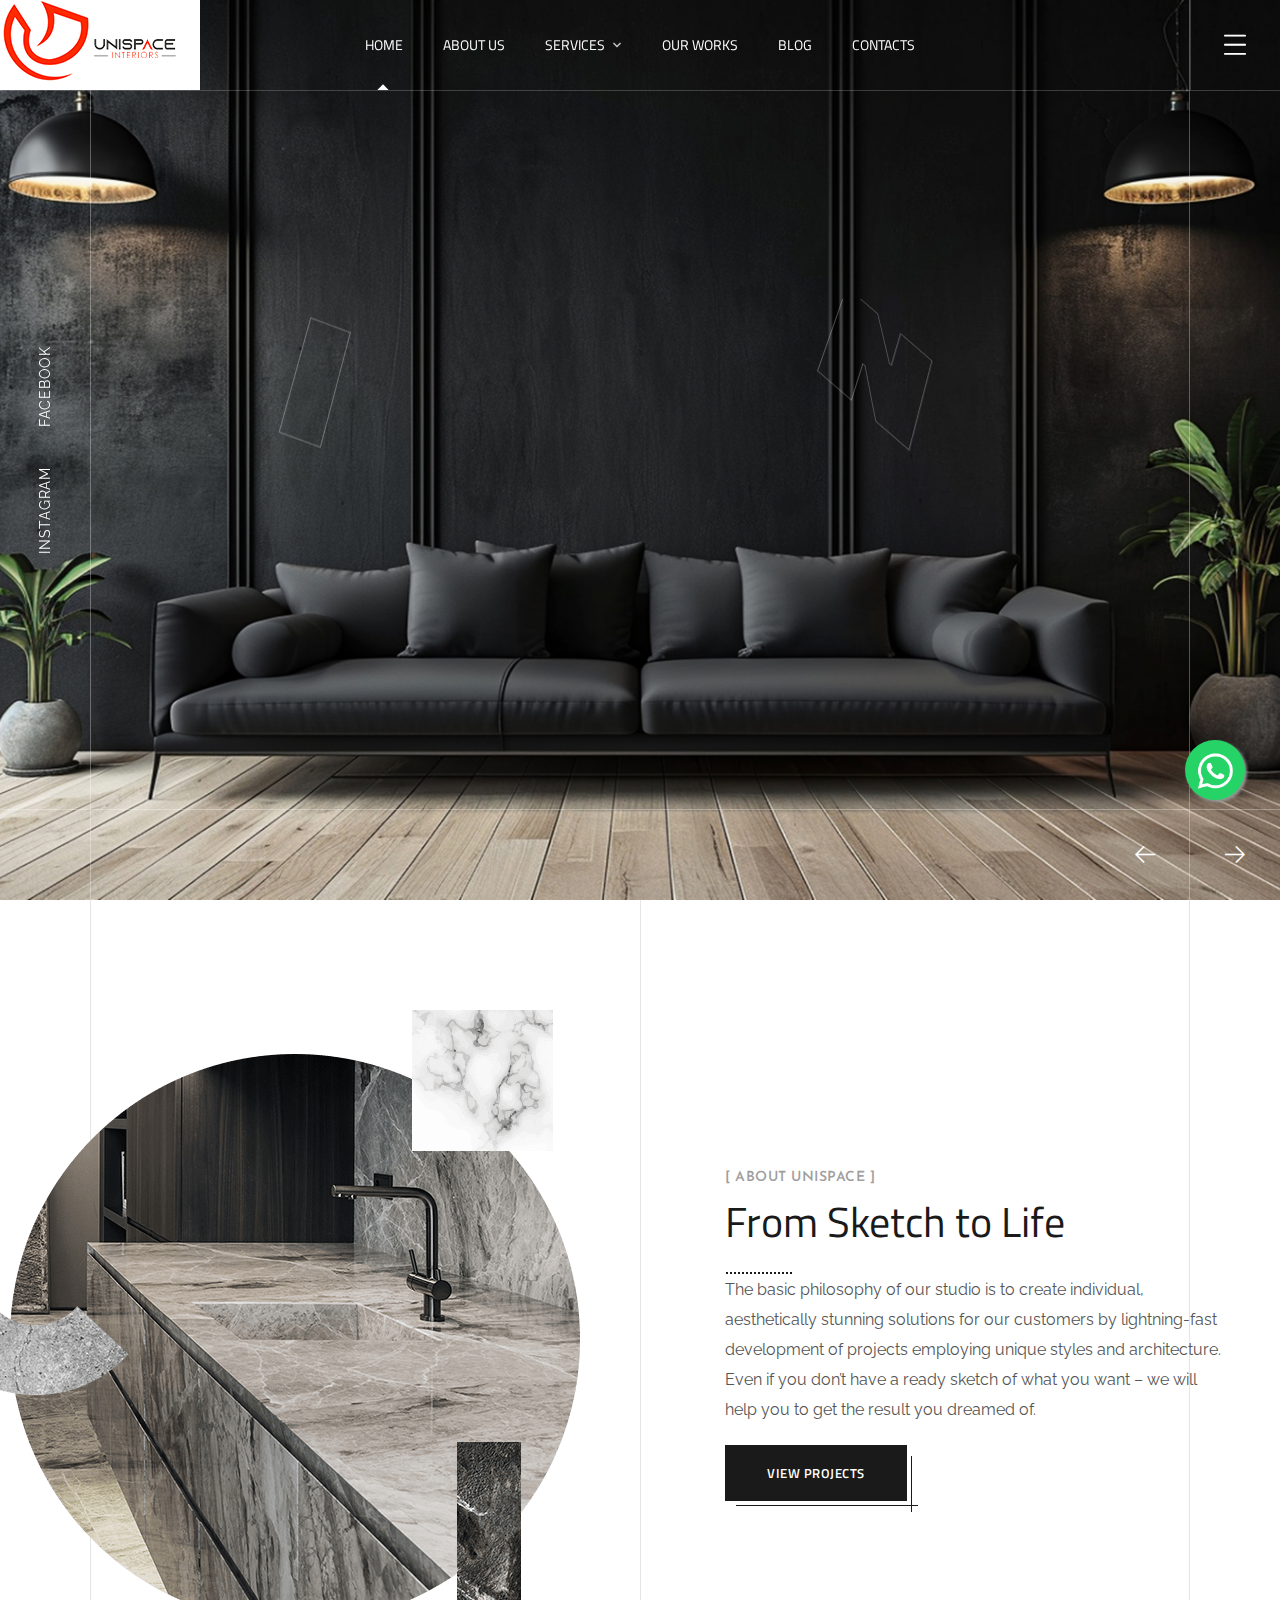
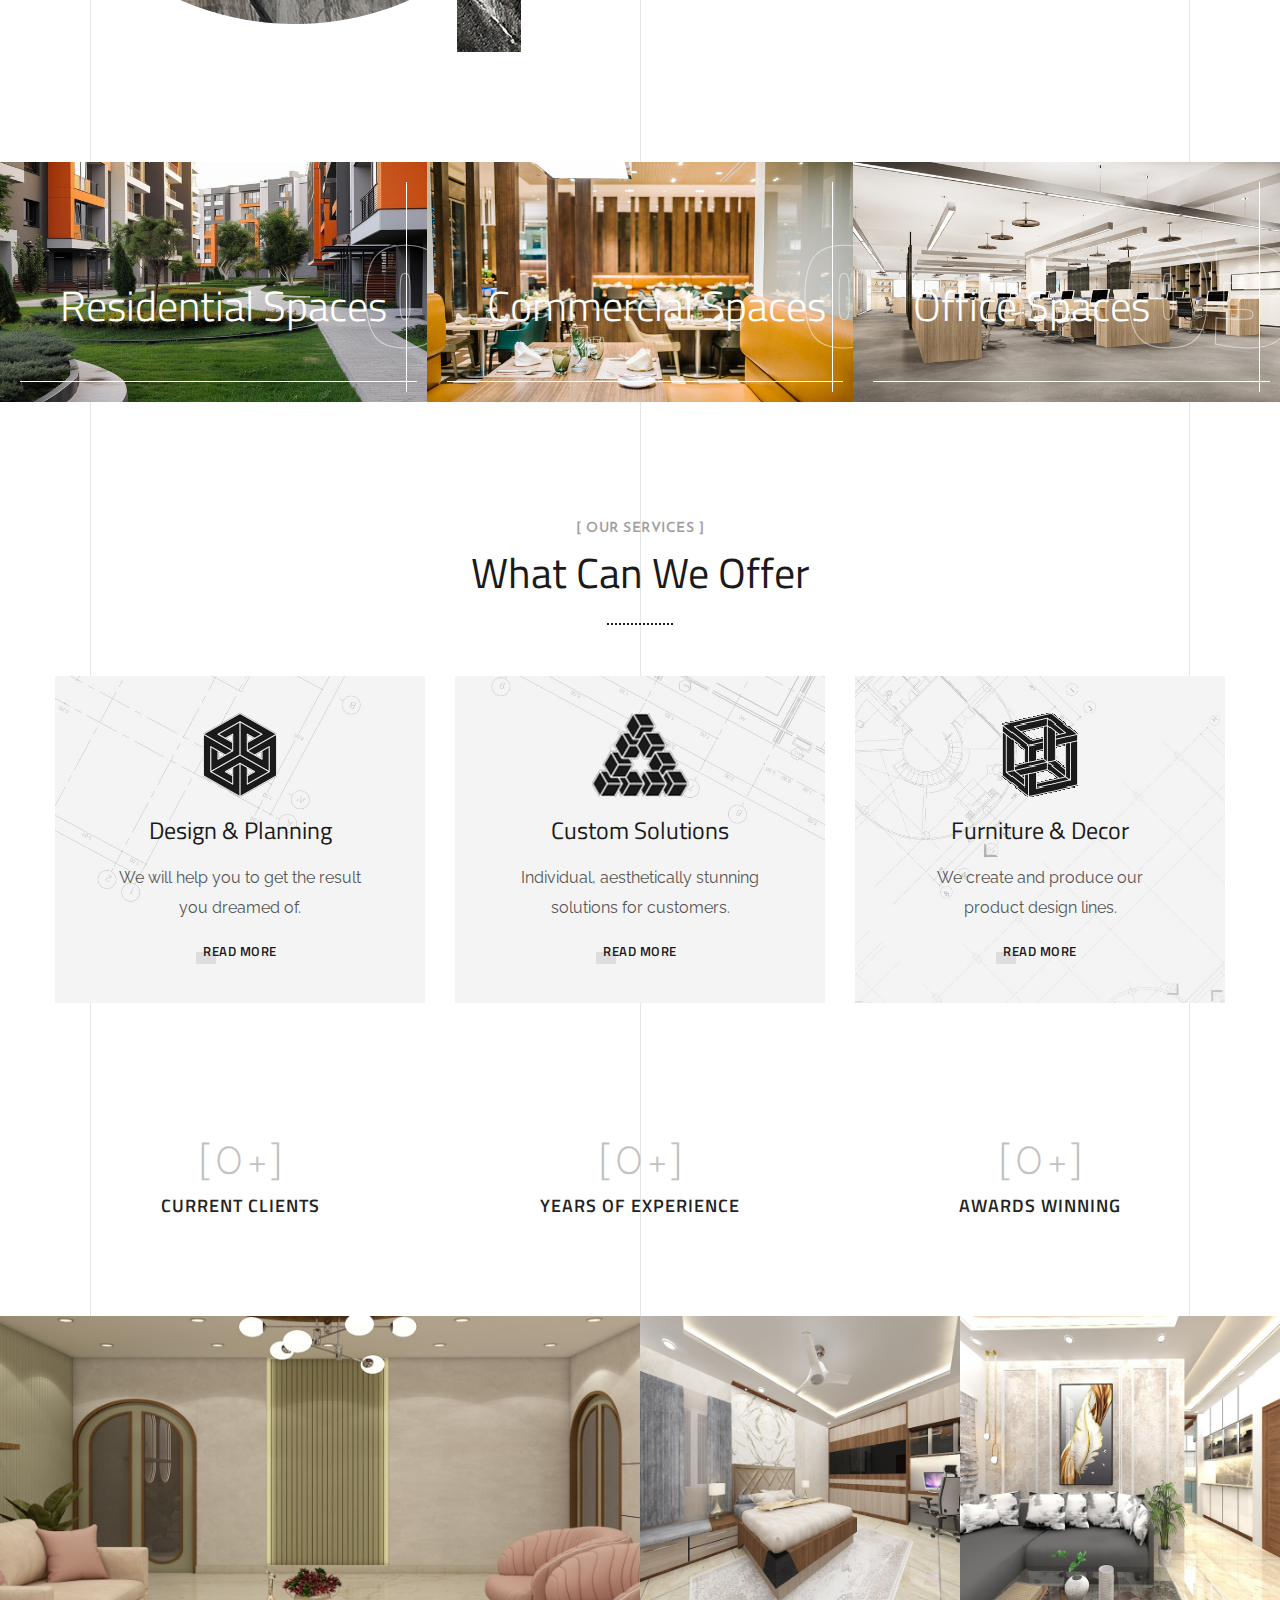
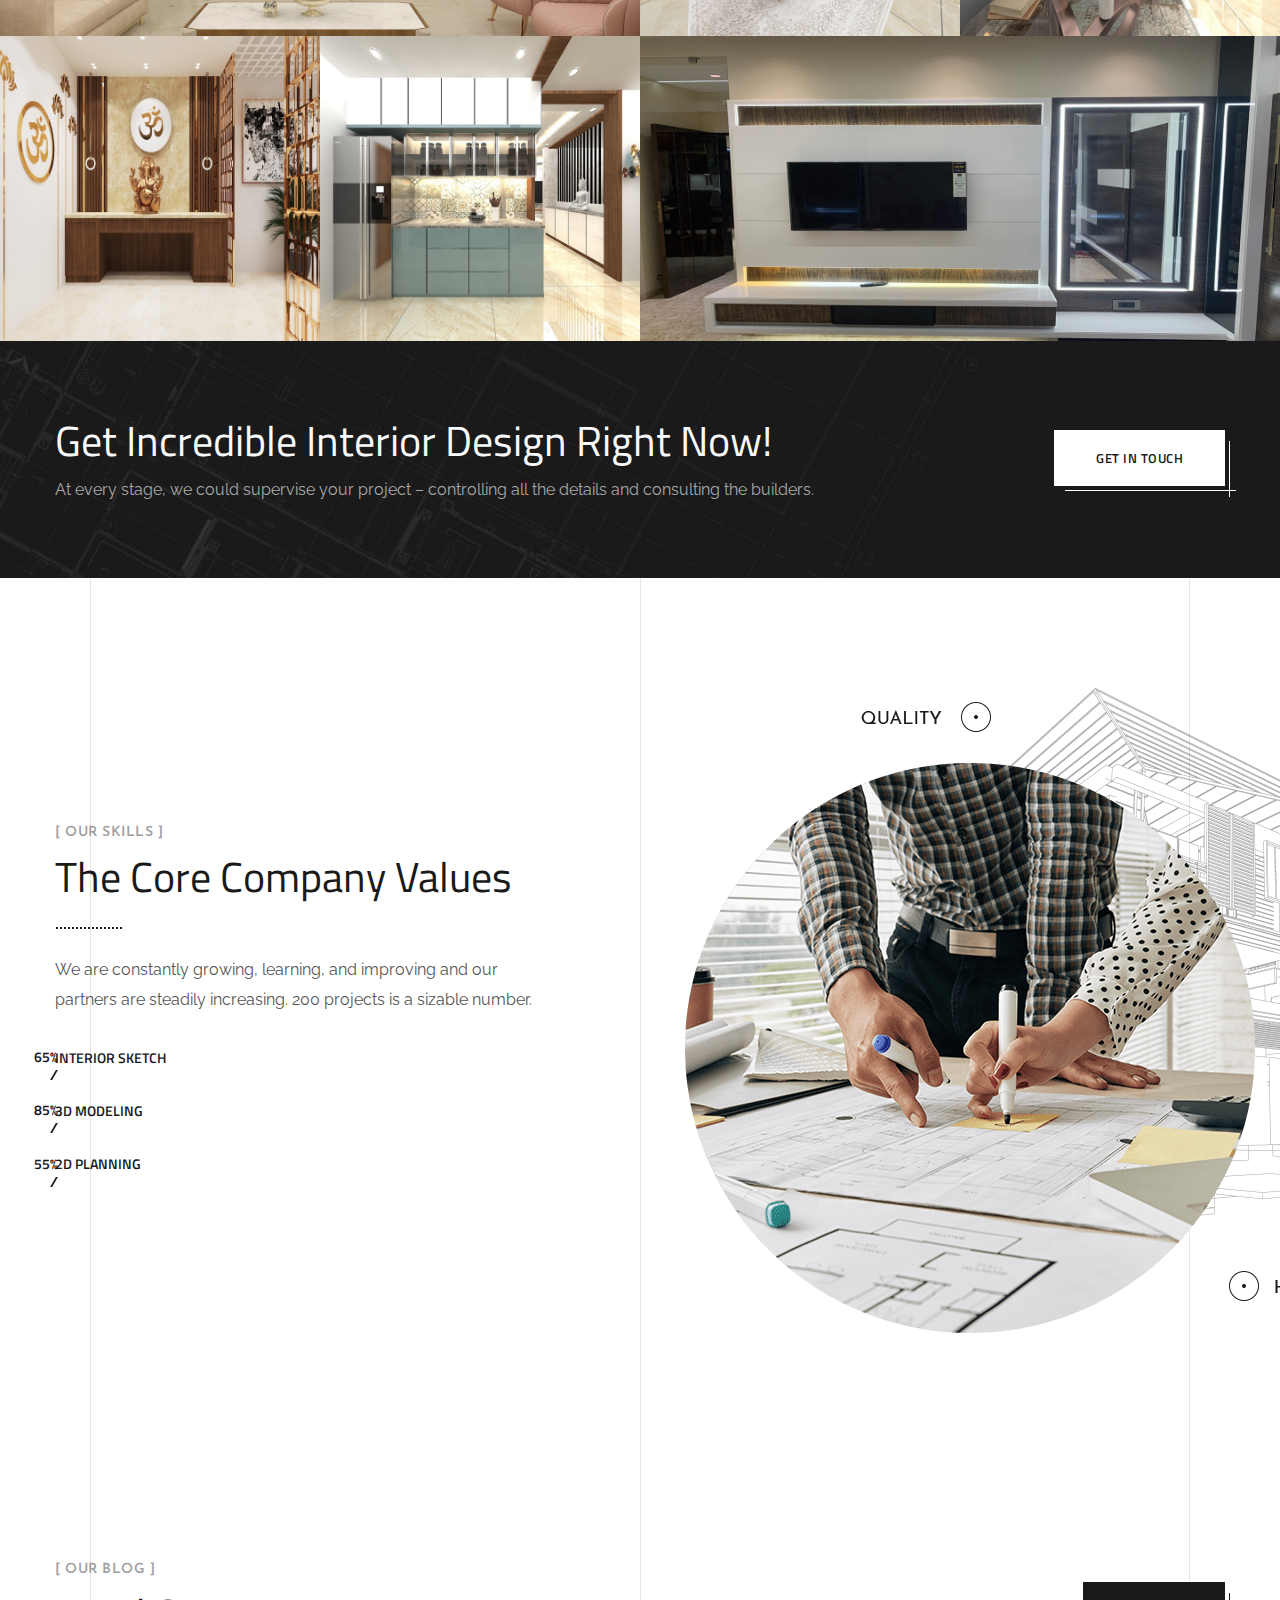
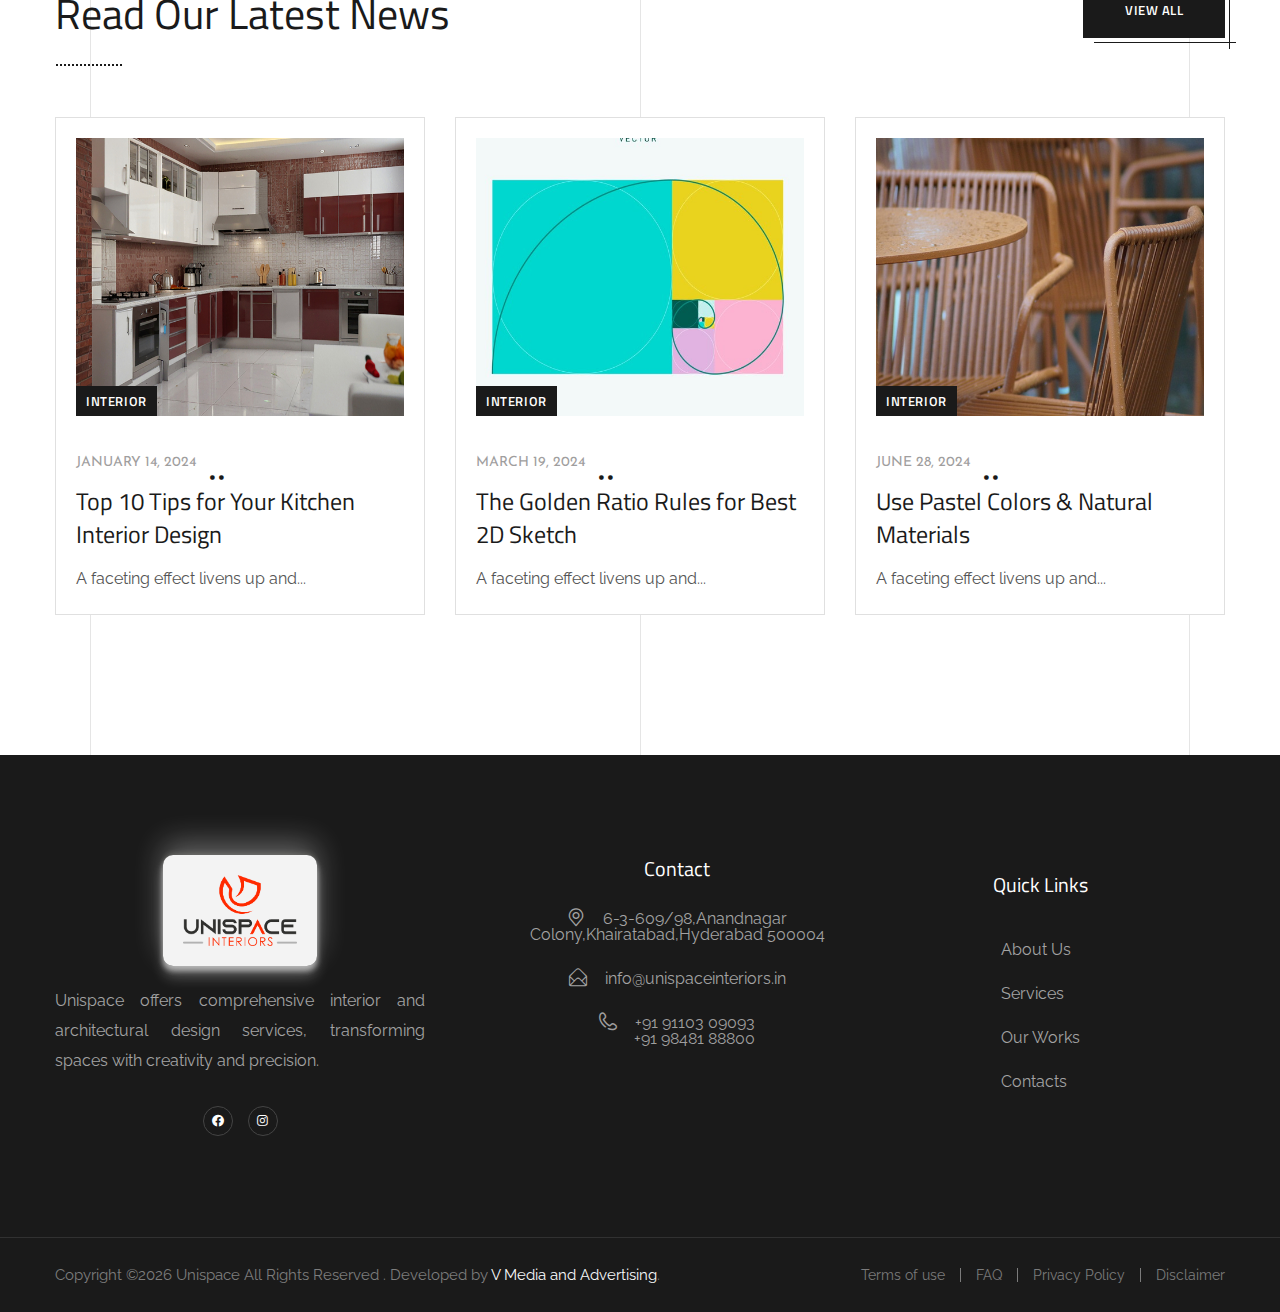
==== index.html @ b79695d4 "first commit" ====
<!-- The above code is an HTML document that represents a website for a company called Unispace, which
offers interior and architectural design services. Here is a breakdown of the code: -->
<!DOCTYPE html>
<html lang="en">

<head>
    <meta charset="utf-8">
    <meta http-equiv="X-UA-Compatible" content="IE=edge" />
    <title>Unispace - Interiors, Exteriors, Commercial, Residential, Landscape, Renovation in Hyderabad</title>
    <meta name="viewport" content="width=device-width, initial-scale=1.0">
    <meta name="description" content="Unispace offers expert services in interiors, exteriors, commercial and residential projects, landscape design, renovation, and turnkey solutions. Based in Anand Nagar Colony, Hyderabad, we serve the Hyderabad area with innovative designs and work processes.">
    <meta name="keywords" content="Unispace,Best Interiors,Top Interiors, Interiors, Exteriors, Commercial, Residential, Landscape, Renovation, Turnkey Solutions, Work Process, Hyderabad, Anand Nagar Colony">
    <meta name="author" content="Unispace">
    <meta name="robots" content="index, follow">
    <meta name="geo.placename" content="Hyderabad, Telangana, India">
    <meta name="geo.region" content="IN-TG">
    <meta name="geo.position" content="17.385044;78.486671">
    <meta name="ICBM" content="17.385044, 78.486671">
<link rel="apple-touch-icon" sizes="180x180" href="images/favicons/apple-touch-icon.png">
<link rel="icon" type="image/png" sizes="32x32" href="images/favicons/favicon-32x32.png">
<link rel="icon" type="image/png" sizes="16x16" href="images/favicons/favicon-16x16.png">
<link rel="manifest" href="images/favicons/site.webmanifest">
<link rel="mask-icon" href="images/favicons/safari-pinned-tab.svg" color="#5bbad5">
<meta name="msapplication-TileColor" content="#ffffff">
<meta name="theme-color" content="#ffffff">
    <link rel="shortcut icon" type="image/x-icon" href="images/favicon.png" />
    <link rel="stylesheet" href="css/bootstrap.min.css" />
    <link rel="stylesheet" href="css/font-awesome.min.css" />
    <link rel="stylesheet" href="css/flaticon.css" />
    <link rel="stylesheet" href="css/owl.carousel.min.css" />
    <link rel="stylesheet" href="css/owl.theme.css" />
    <link rel="stylesheet" href="css/magnific-popup.css" />
    <link rel="stylesheet" href="css/lightgallery.css" />
    <link rel="stylesheet" href="css/woocommerce.css" />
    <link rel="stylesheet" href="css/royal-preload.css" />

    <link rel="stylesheet" href="style.css" />
    <!-- REVOLUTION SLIDER CSS -->
    <style>
/* Custom Styles */
.btn-primary {
    background-color: #020202;
    border: none;
}
.btn-primary:hover {
    background-color: #2e2e2e;
}
.a1{
    border-radius: 20px;
    background-color: #020202;
    color: white;
}
/* Apply 4:5 aspect ratio only on larger screens (monitors) */
@media (min-width: 768px) {
    .modal-dialog {
        max-width: 80%; /* Adjust width to maintain 4:5 ratio */
        width: 80%;
        height: auto;
    }

    .modal-content {
        max-height: 100%;
        height: auto;
        margin: auto;
    }
}

    </style>
    <link rel="stylesheet" type="text/css" href="plugins/revolution/revolution/css/settings.css">   
    <!-- REVOLUTION NAVIGATION STYLE -->
    <link rel="stylesheet" type="text/css" href="plugins/revolution/revolution/css/navigation.css">
</head>

<body>
    <div id="royal_preloader"></div>
    <div id="page" class="site">
        <header id="site-header" class="site-header header-transparent">
            <!-- Main Header start -->
            <div class="octf-main-header is-fixed">
                <div class="octf-area-wrap">
                    <div class="container-fluid octf-mainbar-container">
                        <div class="octf-mainbar">
                            <div class="octf-mainbar-row octf-row">
                                <div class="octf-col logo-col no-padding">
                                    <div id="site-logo" class="site-logo">
                                        <a href="index.html">
                                            <img src="images/logo.png" alt="Theratio" class="">
                                        </a>
                                    </div>
                                </div>
                                <div class="octf-col menu-col no-padding">
                                    <nav id="site-navigation" class="main-navigation">
                                        <ul class="menu">
                                            <li class=" current-menu-item current-menu-ancestor">
                                                <a href="index.html">Home</a>
                                            </li>
                                            <li><a href="about-us.html">About Us</a></li>
                                            <li class="menu-item-has-children"><a href="our-services.html">Services</a>
                                                <ul class="sub-menu">
                                                    <li><a href="servcies-detail-1.html?service=Commercial">Commercial</a></li>
                                                    <li><a href="servcies-detail-1.html?service=Residential">Residential</a></li>
                                                    <li><a href="servcies-detail-1.html?service=Landscape">Landscape</a></li>
                                                    <li><a href="servcies-detail-1.html?service=Renovation">Renovation</a></li>
                                                    <li><a href="servcies-detail-1.html?service=Turnkey">Turnkey</a></li>
                                                </ul>
                                            </li>
                                            <li><a href="portfolio.html">Our Works</a>
                                            </li>
                                            <li><a href="blog.html">Blog</a>
                                            </li>
                                            <li><a href="contact.html">Contacts</a></li>
                                        </ul>
                                    </nav>
                                </div>
                                <div class="octf-col cta-col text-right no-padding">
                                <!-- Call To Action -->
                                    <div class="octf-btn-cta">
                                        <div class="octf-sidepanel octf-cta-header">
                                            <div class="site-overlay panel-overlay"></div>
                                            <div id="panel-btn" class="panel-btn octf-cta-icons">
                                                <i class="ot-flaticon-menu"></i>
                                            </div>
                                        </div>
                                    </div>
                                </div>
                            </div>
                        </div>
                    </div>
                </div>
            </div>
            <div class="header_mobile">
                <div class="container-fluid">
                    <div class="octf-mainbar-row octf-row">
                        <div class="octf-col">
                            <div class="mlogo_wrapper clearfix">
                                <div class="mobile_logo">
                                    <a href="index.html">
                                        <img src="images/logo.png" alt="UniSpace">
                                    </a>
                                </div>
                            </div>
                        </div>
                        <div class="octf-col justify-content-end">

                            <div class="octf-menu-mobile octf-cta-header">
                                <div id="mmenu-toggle" class="mmenu-toggle">
                                    <button><i class="ot-flaticon-menu"></i></button>
                                </div>
                                <div class="site-overlay mmenu-overlay"></div>
                                <div id="mmenu-wrapper" class="mmenu-wrapper on-right">
                                    <div class="mmenu-inner">
                                        <a class="mmenu-close" href="#"><i class="ot-flaticon-right-arrow"></i></a>
                                        <div class="mobile-nav">
                                            <ul id="menu-main-menu" class="mobile_mainmenu none-style">
                                                <li class="current-menu-item current-menu-ancestor">
                                                    <a href="index.html">Home</a>

                                                </li>
                                                <li><a href="about-us.html">About Us</a></li>

                                                <li class="menu-item-has-children"><a href="our-services.html">Services</a>
                                                    <ul class="sub-menu">
                                                        <li><a href="servcies-detail-1.html?service=Commercial">Commercial</a></li>
                                                        <li><a href="servcies-detail-1.html?service=Residential">Residential</a></li>
                                                        <li><a href="servcies-detail-1.html?service=Landscape">Landscape</a></li>
                                                        <li><a href="servcies-detail-1.html?service=Renovation">Renovation</a></li>
                                                        <li><a href="servcies-detail-1.html?service=Turnkey">Turnkey</a></li>
                                                    </ul>
                                                </li>
                                                <li><a href="portfolio.html">Our Works</a>
                                                </li>
                                                <li><a href="blog.html">Blog</a>
                                                </li>
                                                <li><a href="contact.html">Contacts</a></li>
                                            </ul>
                                        </div>
                                    </div>
                                </div>
                            </div>
                        </div>
                    </div>
                </div>
            </div>
        </header>

        <div id="side-panel" class="side-panel">
            <a href="#" class="side-panel-close"><i class="ot-flaticon-close-1"></i></a>
            <div class="side-panel-block">
                <div class="side-panel-wrap">
                    <div class="the-logo">
                        <a href="index.html">
                            <img src="images/Uni-Space-Logo.png" class="side" alt="Uni Space">
                        </a>
                    </div>
                    <div class="ot-heading">
                        <h2 class="main-heading">Our Gallery</h2>
                    </div>
                    <div class="image-gallery">
                        <div id="gallery-1" class="gallery galleryid-102 gallery-columns-3 gallery-size-thumbnail">
                            <figure class="gallery-item">
                                <div class="gallery-icon landscape">
                                    <a href="images/main/galary1.jpg">
                                        <img src="images/main/galary1.jpg" class="" alt="">
                                    </a>
                                </div>
                            </figure>
                            <figure class="gallery-item">
                                <div class="gallery-icon landscape">
                                    <a href="images/main/galary5.jpg">
                                        <img src="images/main/galary5.jpg" class="" alt="">
                                    </a>
                                </div>
                            </figure>
                            <figure class="gallery-item">
                                <div class="gallery-icon landscape">
                                    <a href="images/main/galary3.jpg">
                                        <img src="images/main/galary3.jpg" class="" alt="">
                                    </a>
                                </div>
                            </figure>
                            <figure class="gallery-item">
                                <div class="gallery-icon landscape">
                                    <a href="images/main/galary4.jpg">
                                        <img src="images/main/galary4.jpg" class="" alt="">
                                    </a>
                                </div>
                            </figure>
                            <figure class="gallery-item">
                                <div class="gallery-icon landscape">
                                    <a href="images/main/galary2.jpg">
                                        <img src="images/main/galary2.jpg" class="" alt="">
                                    </a>
                                </div>
                            </figure>
                            <figure class="gallery-item">
                                <div class="gallery-icon landscape">
                                    <a href="images/main/galary6.jpg">
                                        <img src="images/main/galary6.jpg" class="" alt="">
                                    </a>
                                </div>
                            </figure>
                        </div>
                    </div>
                    <div class="ot-heading ">
                        <h2 class="main-heading">Contact Info</h2>
                    </div>
                    <div class="side-panel-cinfo">
                        <ul class="panel-cinfo">
                            <li class="panel-list-item">
                                <span class="panel-list-icon"><i class="ot-flaticon-place"></i></span>
                                <span class="panel-list-text">6-3-609/98, Anandnagar Colony, Khairatabad, Hyderabad 500004</span>
                            </li>
                            <li class="panel-list-item">
                                <span class="panel-list-icon"><i class="ot-flaticon-mail"></i></span>
                                <span class="panel-list-text"><a href="mailto:info@unispaceinteriors.in" class="sideinfo">info@unispaceinteriors.in</a></span>
                            </li>
                            <li class="panel-list-item">
                                <span class="panel-list-icon"><i class="ot-flaticon-phone-call"></i></span>
                                <span class="panel-list-text"><a href="tel:+91 91103 09093" class="sideinfo">+91 91103 09093</a></span><br>
                                <span class="panel-list-text">&nbsp; &nbsp; &nbsp;<a href="tel:+91 98481 88800" class="sideinfo">+91 98481 88800</a></span>
                            </li>
                        </ul>
                    </div>
                    <div class="side-panel-social">
                        <ul>
                            <li><a href="https://www.facebook.com/unispaceint/" target="_self"><i class="fab fa-facebook-f"></i></a></li>
                            <li><a href="https://www.instagram.com/unispaceinteriors_hyd/" target="_self"><i class="fab fa-instagram"></i></a></li>
                        </ul>
                    </div>
                </div>
            </div>
        </div>

        <div id="content" class="site-content">
            <div class="p-0">
                <div class="grid-lines grid-lines-horizontal z-index-1">
                    <span class="g-line-horizontal line-bottom color-line-secondary"></span>
                </div>
                <div class="grid-lines grid-lines-vertical z-index-1">
                    <span class="g-line-vertical line-left color-line-secondary"></span>
                    <span class="g-line-vertical line-right color-line-secondary"></span>
                </div>
                <div id="rev_slider_one_wrapper" class="rev_slider_wrapper fullscreen-container" data-alias="mask-showcase" data-source="gallery">
                    <!-- START REVOLUTION SLIDER 5.4.1 fullscreen mode -->
                    <div id="rev_slider_one" class="rev_slider fullscreenbanner" style="display:none;" data-version="5.4.1">
                        <ul>
                        
                            <!-- SLIDE 1 -->
                            <li data-index="rs-70" data-transition="fade" data-slotamount="default" data-hideafterloop="0" data-hideslideonmobile="off"  data-easein="default" data-easeout="default" data-masterspeed="300"  data-thumb="https://via.placeholder.com/1920x950.png"  data-rotate="0"  data-saveperformance="off"  data-title="" data-param1="1" data-param2="" data-param3="" data-param4="" data-param5="" data-param6="" data-param7="" data-param8="" data-param9="" data-param10="" data-description="">
                                <!-- MAIN IMAGE -->
                                <img src="images/main/home2.jpg" data-bgcolor='rgba(255,255,255,0)'  alt=""  data-bgposition="center center" data-bgfit="cover" class="rev-slidebg" data-bgrepeat="no-repeat" data-bgparallax="off" data-no-retina>
                                
                                <!-- LAYER 1  right image overlay dark-->

                                                            
                                <!-- LAYER 3  Thin text title-->
                                <div class="tp-caption tp-resizeme tp-caption-big" 
                                    id="slide-70-layer-1" 
                                    data-x="['center','center','center','center']" data-hoffset="['56','46','34','0']" 
                                    data-y="['center','center','center','center']" data-voffset="['-64','-72','-65','-50']" 
                                    data-fontsize="['206',150','0','0']"
                                    data-lineheight="['206','170','127','80']"
                                    data-letterspacing="['104','85','63','39']"
                                    data-fontweight="['900','900','900','900']"
                                    data-color="['transparent','transparent','transparent','transparent']"
                                    data-whitespace="nowrap"
                         
                                    data-type="text" 
                                    data-responsive_offset="on" 
                
                                    data-frames='[{"delay":500,"split":"chars","splitdelay":0.1,"speed":500,"frame":"0","from":"x:[105%];z:0;rX:45deg;rY:0deg;rZ:90deg;sX:1;sY:1;skX:0;skY:0;","mask":"x:0px;y:0px;s:inherit;e:inherit;","to":"o:1;","ease":"power4.inOut"},{"delay":"wait","speed":1000,"frame":"999","to":"x:50px;z:0;rX:0deg;rY:0deg;rZ:0deg;sX:1;sY:1;skX:0;skY:0;","ease":"power3.inOut"}]'

                                    data-textAlign="['center','center','center','center']"
                
                                    >Interior
                                </div>
                                       
                                <!-- LAYER 4  Bold Title-->
                                <div class="tp-caption tp-resizeme tp-caption-main" 
                                    id="slide-70-layer-2" 
                                    data-x="['center','center','center','center']" data-hoffset="['2','0','0','0']" 
                                    data-y="['center','center','center','center']" data-voffset="['-56','-63','-60','-65']"
                                    data-fontsize="['93','72','55','40']"
                                    data-lineheight="['83','70','51','55']"
                                    data-color="['#fff','#fff','#fff','#fff']"
                                    data-fontweight="['200','200','200','200']"
                                    data-whitespace="nowrap"
                         
                                    data-type="text" 
                                    data-responsive_offset="on" 
                                    
                                    data-frames='[{"delay":900,"speed":1000,"frame":"0","from":"x:50px;opacity:0;","to":"o:1;","ease":"power3.inOut"},{"delay":"wait","speed":1000,"frame":"999","to":"x:50px;opacity:0;","ease":"power3.inOut"}]'

                                    data-textAlign="['left','left','left','left']"
                
                                    >High End Interiors
                                </div>
                                                                    
                                <!-- LAYER 5  Paragraph-->
                                <div class="tp-caption tp-resizeme tp-desc" 
                                    id="slide-70-layer-3" 
                                    data-x="['center','center','center','center']" data-hoffset="['0','0','0','0']"
                                    data-y="['center','center','center','center']" data-voffset="['54','43','31','15']" 
                                    data-fontsize="['19','18','17','16']"
                                    data-lineheight="['33','27','28','24']"
                                    data-width="['818','630','500','417']"
                                    data-weight="['500','500','500','500']"
                                    data-color="['#fff','#fff','#fff','#fff']"
                                    data-whitespace="normal"
                         
                                    data-type="text" 
                                    data-responsive_offset="on" 
                
                                    data-frames='[{"delay":1200,"speed":1000,"frame":"0","from":"x:50px;opacity:0;","to":"o:1;","ease":"power3.inOut"},{"delay":"wait","speed":1000,"frame":"999","to":"x:50px;opacity:0;","ease":"power3.inOut"}]'
                                    
                                    data-textAlign="['center','center','center','center']"
                
                                    >We take pride in crafting exceptional interior spaces — transforming your vision into beautifully designed and functional environments.
                                    </div> 
        
                                <!-- LAYER 6  Read More-->
                                <div class="tp-caption rev-btn" 
                                    id="slide-70-layer-4" 
                                    data-x="['center','center','center','center']" data-hoffset="['0','0','0','0']"  
                                    data-y="['center','center','center','center']" data-voffset="['170','140','119','110']"
                                    data-fontsize="['13','18','17','0']"
                                    data-lineheight="['25','18','16','16']"
                                    data-width="none"
                                    data-height="none"
                                    data-whitespace="nowrap"   
                                    data-responsive_offset="on" 
                
                                    data-frames='[{"delay":1500,"speed":1000,"frame":"0","from":"x:50px;opacity:0;","to":"o:1;","ease":"power3.inOut"},{"delay":"wait","speed":1000,"frame":"999","to":"x:50px;opacity:0;","ease":"power3.inOut"}]'
                                    
                                    data-textAlign="['center','center','center','center']"
                                    data-paddingtop="[0,0,0,0]"
                                    data-paddingright="[0,0,0,0]"
                                    data-paddingbottom="[0,0,0,0]"
                                    data-paddingleft="[0,0,0,0]"
                
                                    ><a href="portfolio.html" class="octf-btn octf-btn-primary btn-slider btn-large">View Projects</a>
                                </div>  
                       
                            </li>  
                                         

                            <!-- SLIDE 1 -->
                            <li data-index="rs-71" data-transition="fade" data-slotamount="default" data-hideafterloop="0" data-hideslideonmobile="off"  data-easein="default" data-easeout="default" data-masterspeed="300"  data-thumb="https://via.placeholder.com/1920x950.png"  data-rotate="0"  data-saveperformance="off"  data-title="" data-param1="1" data-param2="" data-param3="" data-param4="" data-param5="" data-param6="" data-param7="" data-param8="" data-param9="" data-param10="" data-description="">
                                <!-- MAIN IMAGE -->
                                <img src="images/main/home1.jpg" data-bgcolor='#ffffff'  alt=""  data-bgposition="center center" data-bgfit="cover" data-bgrepeat="no-repeat" class="rev-slidebg" data-bgparallax="off" data-no-retina>
                                  
                                                            
                                <!-- LAYER 3  Thin text title-->
                                <div class="tp-caption tp-resizeme tp-caption-big" 
                                    id="slide-71-layer-1" 
                                    data-x="['center','center','center','center']" data-hoffset="['56','46','34','0']" 
                                    data-y="['center','center','center','center']" data-voffset="['-64','-72','-65','-50']" 
                                    data-fontsize="['206',150','0','0']"
                                    data-lineheight="['206','170','127','80']"
                                    data-letterspacing="['104','85','63','39']"
                                    data-fontweight="['900','900','900','900']"
                                    data-color="['transparent','transparent','transparent','transparent']"
                                    data-whitespace="nowrap"
                         
                                    data-type="text" 
                                    data-responsive_offset="on" 
                
                                    data-frames='[{"delay":500,"split":"chars","splitdelay":0.1,"speed":500,"frame":"0","from":"x:[105%];z:0;rX:45deg;rY:0deg;rZ:90deg;sX:1;sY:1;skX:0;skY:0;","mask":"x:0px;y:0px;s:inherit;e:inherit;","to":"o:1;","ease":"power4.inOut"},{"delay":"wait","speed":1000,"frame":"999","to":"x:50px;z:0;rX:0deg;rY:0deg;rZ:0deg;sX:1;sY:1;skX:0;skY:0;","ease":"power3.inOut"}]'

                                    data-textAlign="['center','center','center','center']"
                
                                    >Exterior
                                </div>
                                       
                                <!-- LAYER 4  Bold Title-->
                                <div class="tp-caption tp-resizeme tp-caption-main" 
                                    id="slide-71-layer-2" 
                                    data-x="['center','center','center','center']" data-hoffset="['2','0','0','0']" 
                                    data-y="['center','center','center','center']" data-voffset="['-56','-63','-60','-65']"
                                    data-fontsize="['93','72','55','40']"
                                    data-lineheight="['83','70','51','55']"
                                    data-color="['#fff','#fff','#fff','#fff']"
                                    data-fontweight="['200','200','200','200']"
                                    data-whitespace="nowrap"
                         
                                    data-type="text" 
                                    data-responsive_offset="on" 
                                    
                                    data-frames='[{"delay":900,"speed":1000,"frame":"0","from":"x:50px;opacity:0;","to":"o:1;","ease":"power3.inOut"},{"delay":"wait","speed":1000,"frame":"999","to":"x:50px;opacity:0;","ease":"power3.inOut"}]'

                                    data-textAlign="['left','left','left','left']"
                
                                    >High-end Exterior Design
                                </div>
                                                                    
                                <!-- LAYER 5  Paragraph-->
                                <div class="tp-caption tp-resizeme tp-desc" 
                                    id="slide-71-layer-3" 
                                    data-x="['center','center','center','center']" data-hoffset="['0','0','0','0']"
                                    data-y="['center','center','center','center']" data-voffset="['54','43','31','15']" 
                                    data-fontsize="['19','18','17','16']"
                                    data-lineheight="['33','27','28','24']"
                                    data-width="['818','630','500','417']"
                                    data-weight="['500','500','500','500']"
                                    data-color="['#fff','#fff','#fff','#fff']"
                                    data-whitespace="normal"
                         
                                    data-type="text" 
                                    data-responsive_offset="on" 
                
                                    data-frames='[{"delay":1200,"speed":1000,"frame":"0","from":"x:50px;opacity:0;","to":"o:1;","ease":"power3.inOut"},{"delay":"wait","speed":1000,"frame":"999","to":"x:50px;opacity:0;","ease":"power3.inOut"}]'
                                    
                                    data-textAlign="['center','center','center','center']"
                
                                    >We specialize in designing striking exterior spaces — turning your vision into stunning and functional outdoor environments.
                                    </div> 
        
                                <!-- LAYER 6  Read More-->
                                <div class="tp-caption rev-btn" 
                                    id="slide-71-layer-4" 
                                    data-x="['center','center','center','center']" data-hoffset="['0','0','0','0']"  
                                    data-y="['center','center','center','center']" data-voffset="['170','140','119','110']"
                                    data-fontsize="['13','18','17','0']"
                                    data-lineheight="['25','18','16','16']"
                                    data-width="none"
                                    data-height="none"
                                    data-whitespace="nowrap"   
                                    data-responsive_offset="on" 
                
                                    data-frames='[{"delay":1500,"speed":1000,"frame":"0","from":"x:50px;opacity:0;","to":"o:1;","ease":"power3.inOut"},{"delay":"wait","speed":1000,"frame":"999","to":"x:50px;opacity:0;","ease":"power3.inOut"}]'
                                    
                                    data-textAlign="['center','center','center','center']"
                                    data-paddingtop="[0,0,0,0]"
                                    data-paddingright="[0,0,0,0]"
                                    data-paddingbottom="[0,0,0,0]"
                                    data-paddingleft="[0,0,0,0]"
                
                                    ><a href="portfolio.html" class="octf-btn octf-btn-primary btn-slider btn-large">View Projects</a>
                                </div>  
                            </li>  

                            <!-- SLIDE 1 -->
                            <li data-index="rs-72" data-transition="fade" data-slotamount="default" data-hideafterloop="0" data-hideslideonmobile="off"  data-easein="default" data-easeout="default" data-masterspeed="300"  data-thumb="https://via.placeholder.com/1920x950.png"  data-rotate="0"  data-saveperformance="off"  data-title="" data-param1="1" data-param2="" data-param3="" data-param4="" data-param5="" data-param6="" data-param7="" data-param8="" data-param9="" data-param10="" data-description="">
                                <!-- MAIN IMAGE -->
                                <img src="images/main/home4.jpg" data-bgcolor='#ffffff' alt=""  data-bgposition="center center" data-bgfit="cover" data-bgrepeat="no-repeat" class="rev-slidebg" data-bgparallax="off" data-no-retina>
                                
                                                            
                                <!-- LAYER 3  Thin text title-->
                                <div class="tp-caption tp-resizeme tp-caption-big" 
                                    id="slide-72-layer-1" 
                                    data-x="['center','center','center','center']" data-hoffset="['56','46','34','0']" 
                                    data-y="['center','center','center','center']" data-voffset="['-64','-72','-65','-50']" 
                                    data-fontsize="['206',150','0','0']"
                                    data-lineheight="['206','170','127','80']"
                                    data-letterspacing="['104','85','63','39']"
                                    data-fontweight="['900','900','900','900']"
                                    data-color="['transparent','transparent','transparent','transparent']"
                                    data-whitespace="nowrap"
                         
                                    data-type="text" 
                                    data-responsive_offset="on" 
                
                                    data-frames='[{"delay":500,"split":"chars","splitdelay":0.1,"speed":500,"frame":"0","from":"x:[105%];z:0;rX:45deg;rY:0deg;rZ:90deg;sX:1;sY:1;skX:0;skY:0;","mask":"x:0px;y:0px;s:inherit;e:inherit;","to":"o:1;","ease":"power4.inOut"},{"delay":"wait","speed":1000,"frame":"999","to":"x:50px;z:0;rX:0deg;rY:0deg;rZ:0deg;sX:1;sY:1;skX:0;skY:0;","ease":"power3.inOut"}]'

                                    data-textAlign="['center','center','center','center']"
                
                                    >lANDSCAPE
                                </div>
                                       
                                <!-- LAYER 4  Bold Title-->
                                <div class="tp-caption tp-resizeme tp-caption-main" 
                                    id="slide-72-layer-2" 
                                    data-x="['center','center','center','center']" data-hoffset="['2','0','0','0']" 
                                    data-y="['center','center','center','center']" data-voffset="['-56','-63','-60','-65']"
                                    data-fontsize="['93','72','55','40']"
                                    data-lineheight="['83','70','51','55']"
                                    data-color="['#fff','#fff','#fff','#fff']"
                                    data-fontweight="['200','200','200','200']"
                                    data-whitespace="nowrap"
                         
                                    data-type="text" 
                                    data-responsive_offset="on" 
                                    
                                    data-frames='[{"delay":900,"speed":1000,"frame":"0","from":"x:50px;opacity:0;","to":"o:1;","ease":"power3.inOut"},{"delay":"wait","speed":1000,"frame":"999","to":"x:50px;opacity:0;","ease":"power3.inOut"}]'

                                    data-textAlign="['left','left','left','left']"
                
                                    >Best Landscape
                                </div>
                                                                    
                                <!-- LAYER 5  Paragraph-->
                                <div class="tp-caption tp-resizeme tp-desc" 
                                    id="slide-72-layer-3" 
                                    data-x="['center','center','center','center']" data-hoffset="['0','0','0','0']"
                                    data-y="['center','center','center','center']" data-voffset="['54','43','31','15']" 
                                    data-fontsize="['19','18','17','16']"
                                    data-lineheight="['33','27','28','24']"
                                    data-width="['818','630','500','417']"
                                    data-weight="['500','500','500','500']"
                                    data-color="['#fff','#fff','#fff','#fff']"
                                    data-whitespace="normal"
                         
                                    data-type="text" 
                                    data-responsive_offset="on" 
                
                                    data-frames='[{"delay":1200,"speed":1000,"frame":"0","from":"x:50px;opacity:0;","to":"o:1;","ease":"power3.inOut"},{"delay":"wait","speed":1000,"frame":"999","to":"x:50px;opacity:0;","ease":"power3.inOut"}]'
                                    
                                    data-textAlign="['center','center','center','center']"
                
                                    >We excel in crafting beautiful landscapes that enhance the natural beauty and functionality of your outdoor spaces.
                                    </div> 
        
                                <!-- LAYER 6  Read More-->
                                <div class="tp-caption rev-btn" 
                                    id="slide-72-layer-4" 
                                    data-x="['center','center','center','center']" data-hoffset="['0','0','0','0']"  
                                    data-y="['center','center','center','center']" data-voffset="['170','140','119','110']"
                                    data-fontsize="['13','18','17','0']"
                                    data-lineheight="['25','18','16','16']"
                                    data-width="none"
                                    data-height="none"
                                    data-whitespace="nowrap"   
                                    data-responsive_offset="on" 
                
                                    data-frames='[{"delay":1500,"speed":1000,"frame":"0","from":"x:50px;opacity:0;","to":"o:1;","ease":"power3.inOut"},{"delay":"wait","speed":1000,"frame":"999","to":"x:50px;opacity:0;","ease":"power3.inOut"}]'
                                    
                                    data-textAlign="['center','center','center','center']"
                                    data-paddingtop="[0,0,0,0]"
                                    data-paddingright="[0,0,0,0]"
                                    data-paddingbottom="[0,0,0,0]"
                                    data-paddingleft="[0,0,0,0]"
                
                                    ><a href="portfolio-masonry.html" class="octf-btn octf-btn-primary btn-slider btn-large">View Projects</a>
                                </div>  
                            </li>  
                                                    
                  
                        </ul>
                        <div class="tp-bannertimer"></div>

                    </div>
                </div>
                <div class="banner-desc-1">
                    <ul>
                        <li><a href="https://www.facebook.com/unispaceint/"><span>facebook</span></a></li>
                        <li><a href="https://www.instagram.com/unispaceinteriors_hyd/"><span>instagram</span></a></li>
                    </ul>
                </div>
            </div>


            <section class="about-1">
                <div class="grid-lines grid-lines-vertical">
                    <span class="g-line-vertical line-left color-line-default"></span>
                    <span class="g-line-vertical line-center color-line-default"></span>
                    <span class="g-line-vertical line-right color-line-default"></span>
                </div>
                <div class="container">
                    <div class="row">
                        <div class="col-lg-6 col-md-12 mb-5 mb-lg-0">
                            <div class="about-img-1">
                                <img src="images/main/image2-home1.png" alt="">
                            </div>
                        </div>
                        <div class="col-lg-6 col-md-12 align-self-center">
                            <div class="about-content-1 ml-xl-70">
                                <div class="ot-heading is-dots">
                                    <span>[ about Unispace ]</span>
                                    <h2 class="main-heading">From Sketch to Life</h2>
                                </div>
                                <p>The basic philosophy of our studio is to create individual, aesthetically stunning solutions for our customers by lightning-fast development of projects employing unique styles and architecture. Even if you don’t have a ready sketch of what you want – we will help you to get the result you dreamed of.</p>
                                <div class="ot-button">
                                    <a href="portfolio.html" class="octf-btn octf-btn-dark">View Projects</a>
                                </div>
                            </div>
                        </div>
                    </div>
                </div>
            </section>

            <div>
                <div class="container-fluid">
                    <div class="row justify-content-center">
                        <div class="col-lg-4 col-md-6 px-0">
                            <div class="cate-lines h-light">
                                <div class="cate-item">
                                    <a href="">                
                                        <img src="images/main/residential.jpg" alt="">
                                    </a>                
                                    <div class="cate-item_content">
                                        <a href=""><h2>Residential Spaces<span class="number-stroke">01</span></h2></a>
                                    </div>
                                </div>
                            </div>
                        </div>
                        <div class="col-lg-4 col-md-6 px-0">
                            <div class="cate-lines h-light">
                                <div class="cate-item">
                                    <a href="">                
                                        <img src="images/main/comertial.jpg" alt="">
                                    </a>                
                                    <div class="cate-item_content">
                                        <a href=""><h2>Commercial Spaces<span class="number-stroke">02</span></h2></a>
                                    </div>
                                </div>
                            </div>
                        </div>
                        <div class="col-lg-4 col-md-6 px-0">
                            <div class="cate-lines h-light">
                                <div class="cate-item">
                                    <a href="">                
                                        <img src="images/main/officespace.jpg" alt="">
                                    </a>
                                    <div class="cate-item_content">
                                        <a href=""><h2>Office Spaces<span class="number-stroke">03</span></h2></a>
                                    </div>
                                </div>
                            </div>
                        </div>
                        
                    </div>
                </div>
            </div>
            <section class="services-1">
                <div class="grid-lines grid-lines-vertical">
                    <span class="g-line-vertical line-left color-line-default"></span>
                    <span class="g-line-vertical line-center color-line-default"></span>
                    <span class="g-line-vertical line-right color-line-default"></span>
                </div>
                <div class="container">
                    <div class="row">
                        <div class="col-md-12 text-center theratio-align-center">
                            <div class="ot-heading is-dots">
                                <span>[ OUR SERVICES ]</span>
                                <h2 class="main-heading">What Can We Offer</h2>
                            </div>
                            <div class="space-50"></div>
                        </div>
                    </div>
                    <div class="row justify-content-center">
                        <div class="col-lg-4 col-md-6 col-sm-12">
                            <div class="icon-box icon-box--bg-img icon-box--icon-top icon-box--is-line-hover icon-bg-1 text-center">
                                <div class="icon-main"><img src="images/main/iconbox1.2.png" alt=""></div>
                                <div class="content-box">
                                    <h5><a href="our-services.html">Design & Planning</a></h5>
                                    <p>We will help you to get the result you dreamed of.</p>
                                </div>
                                <div class="link-box">
                                    <a href="our-services.html" class="btn-details">READ MORE</a>
                                </div>
                            </div>
                        </div>
                        <div class="col-lg-4 col-md-6 col-sm-12">
                            <div class="icon-box icon-box--bg-img icon-box--icon-top icon-box--is-line-hover icon-bg-2 text-center">
                                <div class="icon-main"><img src="images/main/iconbox2.png" alt=""></div>
                                <div class="content-box">
                                    <h5><a href="our-services.html">Custom Solutions</a></h5>
                                    <p>Individual, aesthetically stunning solutions for customers.</p>
                                </div>
                                <div class="link-box">
                                    <a href="our-services.html" class="btn-details">READ MORE</a>
                                </div>
                            </div>
                        </div>
                        <div class="col-lg-4 col-md-6 col-sm-12">
                            <div class="icon-box icon-box--bg-img icon-box--icon-top icon-box--is-line-hover icon-bg-3 text-center">
                                <div class="icon-main"><img src="images/main/iconbox3.png" alt=""></div>
                                <div class="content-box">
                                    <h5><a href="our-services.html">Furniture & Decor</a></h5>
                                    <p>We create and produce our product design lines.</p>
                                </div>
                                <div class="link-box">
                                    <a href="our-services.html" class="btn-details">READ MORE</a>
                                </div>
                            </div>
                        </div>
                        <div class="space-120"></div>
                    </div>
                    <div class="row">
                        <div class="col-xl-4 col-lg-6 col-md-6 col-sm-6 mb-4 mb-xl-0">
                            <div class="ot-counter">
                                <div>
                                    <span>[</span>
                                    <span class="num" data-to="80" data-time="2000">0</span>
                                    <span>+]</span>
                                </div>
                                <h6>Current Clients</h6>                            
                            </div>
                        </div>
                        <div class="col-xl-4 col-lg-6 col-md-6 col-sm-6 mb-4 mb-xl-0">
                            <div class="ot-counter">
                                <div>
                                    <span>[</span>
                                    <span class="num" data-to="9" data-time="2000">0</span>
                                    <span>+]</span>
                                </div>
                                <h6>years of experience</h6>                            
                            </div>
                        </div>
                        <div class="col-xl-4 col-lg-6 col-md-6 col-sm-6 mb-4 mb-sm-0">
                            <div class="ot-counter">
                                <div>
                                    <span>[</span>
                                    <span class="num" data-to="10" data-time="2000">0</span>
                                    <span>+]</span>
                                </div>
                                <h6>awards winning</h6>                             
                            </div>
                        </div>
                    </div>
                </div>
            </section>
            <section class="p-0">
                <div class="projects-grid pf_4_cols style-2 p-info-s2 img-scale w-auto no-gaps mx-0">
                    <div class="grid-sizer"></div>
                    <div class="project-item category-19 thumb2x">
                        <div class="projects-box">
                            <div class="projects-thumbnail">
                                <a >
                                    <img src="images/portfolio/8.jpg" alt="">
                                </a>
                            </div>
                        </div>
                    </div>
                    <div class="project-item category-14 ">
                        <div class="projects-box">
                            <div class="projects-thumbnail">
                                <a >
                                    <img src="images/portfolio/3.jpg" alt="">
                                </a>

                            </div>

                        </div>
                    </div>
                    <div class="project-item category-15 ">
                        <div class="projects-box">
                            <div class="projects-thumbnail">
                                <a >
                                    <img src="images/portfolio/51.jpg" alt="">
                                </a>
   
                            </div>

                        </div>
                    </div>
                    <div class="project-item category-20 ">
                        <div class="projects-box">
                            <div class="projects-thumbnail">
                                <a>
                                    <img src="images/portfolio/54.jpg" alt="">
                                </a>
                            </div>

                        </div>
                    </div>
                    <div class="project-item category-19 ">
                        <div class="projects-box">
                            <div class="projects-thumbnail">
                                <a>
                                    <img src="images/portfolio/52.jpg" alt="">
                                </a>

                            </div>

                        </div>
                    </div>
                    <div class="project-item category-14 thumb2x">
                        <div class="projects-box">
                            <div class="projects-thumbnail">
                                <a >
                                    <img src="images/portfolio/98.jpg" alt="">
                                </a>
                            </div>
                        </div>
                    </div>
                </div>
            </section>
            <section class="cta">
                <div class="container">
                    <div class="row">
                        <div class="col-lg-8 mb-4 mb-lg-0">
                            <h2 class="text-light mb-0">Get Incredible Interior Design Right Now!</h2>
                            <div class="space-5"></div>
                            <p class=" mb-0">At every stage, we could supervise your project – controlling all the details and consulting the builders.</p>
                        </div>
                        <div class="col-lg-4 text-left text-lg-right align-self-center">
                            <div class="ot-button">
                                <a href="contact.html" class="octf-btn octf-btn-light border-hover-light">get in touch</a>
                            </div>
                        </div>
                    </div>
                </div>
            </section>
            <section class="skill-1">
                <div class="grid-lines grid-lines-vertical">
                    <span class="g-line-vertical line-left color-line-default"></span>
                    <span class="g-line-vertical line-center color-line-default"></span>
                    <span class="g-line-vertical line-right color-line-default"></span>
                </div>
                <div class="container">
                    <div class="row">
                        <div class="col-lg-6 col-md-12 align-self-center">
                            <div class="skill-content-1 mr-xl-70">
                                <div class="ot-heading is-dots">
                                    <span>[ our skills ]</span>
                                    <h2 class="main-heading">The Core Company Values</h2>
                                </div>
                                <div class="space-20"></div>
                                <div class="space-5"></div>
                                <p>We are constantly growing, learning, and improving and our partners are steadily increasing. 200 projects is a sizable number.</p>
                                <div class="space-10"></div>
                                <div class="ot-progress pb-3" data-percent="65" data-processed="true">
                                    <div class="overflow">
                                        <span class="pname f-left">interior sketch</span>
                                    </div>
                                    <div class="iprogress">
                                        <div class="progress-bar"><span class="ppercent">65%</span></div>
                                    </div>
                                </div>
                                <div class="ot-progress pb-3" data-percent="85" data-processed="true">
                                    <div class="overflow"><span class="pname f-left">3D Modeling</span></div>
                                    <div class="iprogress">
                                        <div class="progress-bar"><span class="ppercent">85%</span></div>
                                    </div>
                                </div>
                                <div class="ot-progress pb-3" data-percent="55" data-processed="true">
                                    <div class="overflow"><span class="pname f-left">2D Planning</span></div>
                                    <div class="iprogress">
                                        <div class="progress-bar"><span class="ppercent">55%</span></div>
                                    </div>
                                </div>
                            </div>
                        </div>
                        <div class="col-lg-6 col-md-12 mt-4 mt-lg-0 align-self-center">
                            <div class="skill-img-1">
                                <img src="images/main/image3-home1.png" alt="">
                            </div>
                        </div>
                    </div>
                </div>
            </section>

            <section>
                <div class="grid-lines grid-lines-vertical">
                    <span class="g-line-vertical line-left color-line-default"></span>
                    <span class="g-line-vertical line-center color-line-default"></span>
                    <span class="g-line-vertical line-right color-line-default"></span>
                </div>
                <div class="container">
                    <div class="row pb-50">
                        <div class="col-lg-8 col-md-12 mb-4 mb-lg-0">
                            <div class="ot-heading is-dots">
                                <span>[ our blog ]</span>
                                <h2 class="main-heading">Read Our Latest News</h2>
                            </div>
                        </div>
                        <div class="col-lg-4 col-md-12 text-lg-right align-self-center">
                            <div class="ot-button">
                                <a href="blog.html" class="octf-btn octf-btn-dark border-hover-dark">View all</a>
                            </div>
                        </div>
                    </div>
                    <div class="row justify-content-center">
                        <div class="col-lg-4 col-md-6 col-sm-12">
                            <div class="post-box masonry-post post-item">
                                <div class="post-inner">
                                    <div class="entry-media post-cat-abs">
                                        <a href="blog.html"><img src="images/main/indexblog1.jpg" alt=""></a>
                                        <div class="post-cat">
                                            <div class="posted-in"><a href="#">Interior</a></div>
                                        </div>
                                    </div>
                                    <div class="inner-post">
                                        <div class="entry-header">
                                            <div class="entry-meta">
                                                <span class="posted-on"><a href="#">January 14, 2024</a></span>
                                                <span class="byline">
                                                </span>
                                            </div><!-- .entry-meta -->
                                            
                                            <h5 class="entry-title">
                                                <a class="title-link" href="blog.html">Top 10 Tips for Your Kitchen Interior Design</a>
                                            </h5>
                                        </div><!-- .entry-header -->

                                        <div class="the-excerpt">
                                            A faceting effect livens up and...
                                        </div><!-- .entry-content -->
                                    </div>
                                </div>
                            </div>
                        </div>
                        <div class="col-lg-4 col-md-6 col-sm-12">
                            <div class="post-box masonry-post post-item">
                                <div class="post-inner">
                                    <div class="entry-media post-cat-abs">
                                        <a href="blog.html"><img src="images/main/indexblog2.jpg" alt=""></a>
                                        <div class="post-cat">
                                            <div class="posted-in"><a href="#">Interior</a></div>
                                        </div>
                                    </div>
                                    <div class="inner-post">
                                        <div class="entry-header">
                                            <div class="entry-meta">
                                                <span class="posted-on"><a href="#">March 19, 2024</a></span>
                                                <span class="byline">
                                                </span>
                                            </div><!-- .entry-meta -->
                                            
                                            <h5 class="entry-title">
                                                <a class="title-link" href="blog.html">The Golden Ratio Rules for Best 2D Sketch</a>
                                            </h5>
                                        </div><!-- .entry-header -->

                                        <div class="the-excerpt">
                                            A faceting effect livens up and...
                                        </div><!-- .entry-content -->
                                    </div>
                                </div>
                            </div>
                        </div>
                        <div class="col-lg-4 col-md-6 col-sm-12">
                            <div class="post-box masonry-post post-item">
                                <div class="post-inner">
                                    <div class="entry-media post-cat-abs">
                                        <a href="blog.html"><img src="images/main/indexblog3.jpg" alt=""></a>
                                        <div class="post-cat">
                                            <div class="posted-in"><a href="#">Interior</a></div>
                                        </div>
                                    </div>
                                    <div class="inner-post">
                                        <div class="entry-header">
                                            <div class="entry-meta">
                                                <span class="posted-on"><a href="#">June 28, 2024</a></span>
                                                <span class="byline">
                                                </span>
                                            </div><!-- .entry-meta -->
                                            
                                            <h5 class="entry-title">
                                                <a class="title-link" href="post.html">Use Pastel Colors & Natural Materials</a>
                                            </h5>
                                        </div><!-- .entry-header -->

                                        <div class="the-excerpt">
                                            A faceting effect livens up and...
                                        </div><!-- .entry-content -->
                                    </div>
                                </div>
                            </div>
                        </div>
                    </div>
                </div>
            </section>

        </div>
        
        <link rel="stylesheet" href="https://maxcdn.bootstrapcdn.com/font-awesome/4.5.0/css/font-awesome.min.css">
        <a href="https://wa.me/+919110309093" class="float" target="_blank"><img src="images/whatsapp.png" alt="" class="my-float"></a>

    <footer id="site-footer" class="site-footer">
        <div class="container">
            <div class="row">
                <div class="col-xl-4 col-lg-8 col-md-6 col-sm-12 mb-4 mb-xl-0">
                    <div class="widget-footer">
                        <img src="images/Uni-Space-Logo.png" class="footer-logo side" alt="">
                        <br><br>
                        <p>Unispace offers comprehensive interior and architectural design services, transforming spaces with creativity and precision.</p>
                        <div class="footer-social list-social">
                            <ul>
                                <li><a href="https://www.facebook.com/unispaceint/" target="_self"><i class="fab fa-facebook-f"></i></a></li>
                                <li><a href="https://www.instagram.com/unispaceinteriors_hyd/" target="_self"><i class="fab fa-instagram"></i></a></li>
                            </ul>
                        </div>
                    </div>
                </div>
                <div class="col-xl-4 col-lg-8 col-md-6 col-sm-12 mb-4 mb-xl-0">
                    <div class="widget-footser center-foot">
                        <h6 style="color: white;">Contact</h6>
                        <ul class="footer-list">
                            <li class="footer-list-item">
                                <span class="list-item-icon"><i class="ot-flaticon-place"></i></span>
                                <span class="list-item-text">6-3-609/98,Anandnagar Colony,Khairatabad,Hyderabad 500004</span>
                            </li>
                            <li class="footer-list-item">
                                <span class="list-item-icon"><i class="ot-flaticon-mail"></i></span>
                                <span class="list-item-text">info@unispaceinteriors.in</span>
                            </li>
                            <li class="footer-list-item" style="color: #9f9e9e;">
                                <span class="list-item-icon"><i class="ot-flaticon-phone-call"></i></span>
                                <span class="list-item-text" ><a href="tel:+91 91103 09093" style="color: #9f9e9e;">+91 91103 09093</a></span><br>
                                <span class="list-item-text" style="margin-left: 7.3%;" ><a href="tel:+91 98481 88800" style="color: #9f9e9e;">+91 98481 88800</a></span>
                            </li>
                        </ul>
                    </div>
                </div>
                <div class="col-xl-4 col-lg-8 col-md-6 col-sm-12 mb-4 mb-md-0">
                    <div class="widget-footer widget-contact right-foot">
                        <h6>Quick Links</h6>
                        <ul>
                            <li><a href="about-us.html">About Us</a></li>
                            <li><a href="our-services.html">Services</a></li>
                            <li><a href="portfolio.html">Our Works</a></li>
                            <li><a href="contact.html">Contacts</a></li>
                        </ul>
                    </div>
                </div>
            </div>
        </div>
    </footer><!-- #site-footer -->
    <div class="footer-bottom">
        <div class="container">
            <div class="row">
                <div class="col-lg-7 col-md-12 mb-4 mb-lg-0">
                    <p>Copyright ©<script> document.write(new Date().getFullYear());</script> Unispace  All Rights Reserved . Developed by<a class="text-light" href="http://www.vmedianadvertising.com/"> V Media and Advertising</a>.</p>
                </div>
                <div class="col-lg-5 col-md-12 align-self-center">
                    <ul class="icon-list-items inline-items justify-content-lg-end">
                        <li class="icon-list-item inline-item">
                            <a href="#"><span class="icon-list-text">Terms of use</span></a>
                        </li>
                        <li class="icon-list-item inline-item">
                            <a href="faq.html"><span class="icon-list-text">FAQ</span></a>
                        </li>
                        <li class="icon-list-item inline-item">
                            <a href="PrivacyPolicy.html"><span class="icon-list-text">Privacy Policy</span></a>
                        </li>
                        <li class="icon-list-item inline-item">
                            <a href="Disclimer.html"><span class="icon-list-text">Disclaimer</span></a>
                        </li>
                    </ul>
                </div>
            </div>
        </div>
    </div>
</div><!-- #page -->
<a id="back-to-top" href="#" class="show"><i class="ot-flaticon-left-arrow"></i></a>
        <!-- jQuery -->
    <script src="js/jquery.min.js"></script>
    <script src="js/mousewheel.min.js"></script>
    <script src="js/lightgallery-all.min.js"></script>
    <script src="js/jquery.magnific-popup.min.js"></script>
    <script src="js/jquery.isotope.min.js"></script>
    <script src="js/owl.carousel.min.js"></script>
    <script src="js/easypiechart.min.js"></script>
    <script src="js/jquery.countdown.min.js"></script>
    <script src="js/scripts.js"></script>
    <script src="js/royal_preloader.min.js"></script>
    <!-- REVOLUTION JS FILES -->

    <script  src="plugins/revolution/revolution/js/jquery.themepunch.tools.min.js"></script>
    <script  src="plugins/revolution/revolution/js/jquery.themepunch.revolution.min.js"></script>

    <!-- SLIDER REVOLUTION 5.0 EXTENSIONS  (Load Extensions only on Local File Systems !  The following part can be removed on Server for On Demand Loading) -->    
    <script  src="plugins/revolution/revolution/js/extensions/revolution-plugin.js"></script>
    <div class="modal fade" id="appointmentModal" tabindex="-1" aria-labelledby="appointmentModalLabel" aria-hidden="true">
        <div class="modal-dialog modal-dialog-centered">
            <div class="modal-content">
                <div class="modal-header">
                    <h5 class="modal-title" id="appointmentModalLabel">Book Your Personalized Design Consultation</h5>
                    <button type="button" class="btn-close a1" data-bs-dismiss="modal" aria-label="Close">	&nbsp; X 	&nbsp;</button>
                </div>
                <div class="modal-body">
                    <form id="appointmentForm" name="ajax-form" action="contact.php" method="post">
                        <div class="mb-3">
                            <label for="name" class="form-label">Full Name</label>
                            <input type="text" class="form-control" id="name" placeholder="Enter your name" required>
                        </div>

                        <div class="mb-3">
                            <label for="phone" class="form-label">Phone Number</label>
                            <input type="tel" class="form-control" id="phone" placeholder="Enter your phone number" required>
                        </div>

                        <div class="mb-3">
                            <label for="email" class="form-label">Email</label>
                            <input type="email" class="form-control" id="email" placeholder="Enter your email" required>
                        </div>

                        <div class="mb-3">
                            <label for="scope" class="form-label">Scope of Work</label>
                            <textarea class="form-control" id="scope" placeholder="Describe your project" rows="3" required></textarea>
                        </div>

                        <div class="mb-3">
                            <label for="place" class="form-label">Project Location</label>
                            <input type="text" class="form-control" id="place" placeholder="Enter project location" required>
                        </div>

                        <button type="submit" class="btn btn-primary w-100">Submit</button>
                    </form>
                </div>
            </div>
        </div>
    </div>

        
        
    <script src="https://cdn.jsdelivr.net/npm/bootstrap@5.3.0/dist/js/bootstrap.bundle.min.js"></script>


    <script>
        // Auto-trigger the modal after 10 seconds
        setTimeout(() => {
    var appointmentModal = new bootstrap.Modal(document.getElementById('appointmentModal'));
    appointmentModal.show();

    // Hide the modal after 10 seconds
    setTimeout(() => {
        var modalElement = document.getElementById('appointmentModal');
        var modal = bootstrap.Modal.getInstance(modalElement);
        modal.hide();
    }, 10000); // Hide after 10 seconds
}, 5000);
        // Handle Form Submission
        document.getElementById("appointmentForm").addEventListener("submit", function(event) {
            event.preventDefault();
            alert("Appointment request submitted!");
            var modalElement = document.getElementById('appointmentModal');
            var modal = bootstrap.Modal.getInstance(modalElement);
            modal.hide();
        });
    </script>
    <!-- REVOLUTION SLIDER SCRIPT FILES -->
    <script  src="js/rev-script-1.js"></script>
<!-- The above code is setting up a preloader configuration using the Royal_Preloader library. It is
configuring the preloader to display a progress bar with a background color of '#1a1a1a'.
Additionally, it is setting up jQuery aliases to be used within the script. -->
    <script>
        window.jQuery = window.$ = jQuery;  
        (function($) { "use strict";
            //Preloader
            Royal_Preloader.config({
                mode           :   'progress',
                background     :   '#1a1a1a',
            });
        })(jQuery);
    </script>  
</body>
</html>
---- css/flaticon.css ----
/*
  	Flaticon icon font: Flaticon
  	Creation date: 21/03/2020 07:56
  	*/

@font-face {
  font-family: "Flaticon";
  src: url("../fonts/Flaticon.eot");
  src: url("../fonts/Flaticon.eot?#iefix") format("embedded-opentype"),
       url("../fonts/Flaticon.woff2") format("woff2"),
       url("../fonts/Flaticon.woff") format("woff"),
       url("../fonts/Flaticon.ttf") format("truetype"),
       url("../fonts/Flaticon.svg#Flaticon") format("svg");
  font-weight: normal;
  font-style: normal;
}

@media screen and (-webkit-min-device-pixel-ratio:0) {
  @font-face {
    font-family: "Flaticon";
    src: url("./Flaticon.svg#Flaticon") format("svg");
  }
}

[class^="ot-flaticon-"]:before, [class*=" ot-flaticon-"]:before,
[class^="ot-flaticon-"]:after, [class*=" ot-flaticon-"]:after {   
  font-family: Flaticon;
  font-size: 21px;
  font-style: normal;
}

.ot-flaticon-support:before { content: "\f100"; }
.ot-flaticon-document:before { content: "\f101"; }
.ot-flaticon-video:before { content: "\f102"; }
.ot-flaticon-file:before { content: "\f103"; }
.ot-flaticon-next:before { content: "\f104"; }
.ot-flaticon-menu:before { content: "\f105"; }
.ot-flaticon-left-arrow:before { content: "\f106"; }
.ot-flaticon-button:before { content: "\f107"; }
.ot-flaticon-play-button:before { content: "\f108"; }
.ot-flaticon-search:before { content: "\f109"; }
.ot-flaticon-search-1:before { content: "\f10a"; }
.ot-flaticon-shopping-bag:before { content: "\f10b"; }
.ot-flaticon-place:before { content: "\f10c"; }
.ot-flaticon-phone-call:before { content: "\f10d"; }
.ot-flaticon-3d:before { content: "\f10e"; }
.ot-flaticon-pantone:before { content: "\f10f"; }
.ot-flaticon-sphere:before { content: "\f110"; }
.ot-flaticon-measure:before { content: "\f111"; }
.ot-flaticon-title:before { content: "\f112"; }
.ot-flaticon-home:before { content: "\f113"; }
.ot-flaticon-house:before { content: "\f114"; }
.ot-flaticon-mail:before { content: "\f115"; }
.ot-flaticon-add:before { content: "\f116"; }
.ot-flaticon-quote:before { content: "\f117"; }
.ot-flaticon-send:before { content: "\f118"; }
.ot-flaticon-blueprint:before { content: "\f119"; }
.ot-flaticon-tip:before { content: "\f11a"; }
.ot-flaticon-money-back:before { content: "\f11b"; }
.ot-flaticon-vector:before { content: "\f11c"; }
.ot-flaticon-tools:before { content: "\f11d"; }
.ot-flaticon-3d-1:before { content: "\f11e"; }
.ot-flaticon-heart:before { content: "\f11f"; }
.ot-flaticon-link:before { content: "\f120"; }
.ot-flaticon-pin:before { content: "\f121"; }
.ot-flaticon-cube:before { content: "\f122"; }
.ot-flaticon-blueprint-1:before { content: "\f123"; }
.ot-flaticon-brickwall:before { content: "\f124"; }
.ot-flaticon-paint:before { content: "\f125"; }
.ot-flaticon-diamond:before { content: "\f126"; }
.ot-flaticon-box:before { content: "\f127"; }
.ot-flaticon-cactus:before { content: "\f128"; }
.ot-flaticon-house-1:before { content: "\f129"; }
.ot-flaticon-paint-1:before { content: "\f12a"; }
.ot-flaticon-type:before { content: "\f12b"; }
.ot-flaticon-type-1:before { content: "\f12c"; }
.ot-flaticon-3d-2:before { content: "\f12d"; }
.ot-flaticon-close:before { content: "\f12e"; }
.ot-flaticon-favorite:before { content: "\f12f"; }
.ot-flaticon-close-1:before { content: "\f130"; }
.ot-flaticon-warning-sign:before { content: "\f131"; }
.ot-flaticon-info:before { content: "\f132"; }
.ot-flaticon-check-mark-black-outline:before { content: "\f133"; }
.ot-flaticon-right-arrow:before { content: "\f134"; }
.ot-flaticon-quote-1:before { content: "\f135"; }
.ot-flaticon-quote-2:before { content: "\f136"; }
---- css/lightgallery.css ----
/*! lightgallery - v1.7.0 - 2020-05-03
* http://sachinchoolur.github.io/lightGallery/
* Copyright (c) 2020 Sachin N; Licensed GPLv3 */
@font-face {
  font-family: 'lg';
  src: url("../fonts/lg.eot?n1z373");
  src: url("../fonts/lg.eot?#iefixn1z373") format("embedded-opentype"), url("../fonts/lg.woff?n1z373") format("woff"), url("../fonts/lg.ttf?n1z373") format("truetype"), url("../fonts/lg.svg?n1z373#lg") format("svg");
  font-weight: normal;
  font-style: normal;
}
.lg-icon {
  font-family: 'lg';
  font-style: normal;
  font-weight: normal;
  font-variant: normal;
  text-transform: none;
  line-height: 1;
  /* Better Font Rendering =========== */
  -webkit-font-smoothing: antialiased;
  -moz-osx-font-smoothing: grayscale;
}

.lg-actions .lg-next, .lg-actions .lg-prev {
  background-color: rgba(0, 0, 0, 0.45);
  border-radius: 2px;
  color: #999;
  cursor: pointer;
  display: block;
  font-size: 22px;
  margin-top: -10px;
  padding: 8px 10px 9px;
  position: absolute;
  top: 50%;
  z-index: 1080;
  border: none;
  outline: none;
}
.lg-actions .lg-next.disabled, .lg-actions .lg-prev.disabled {
  pointer-events: none;
  opacity: 0.5;
}
.lg-actions .lg-next:hover, .lg-actions .lg-prev:hover {
  color: #FFF;
}
.lg-actions .lg-next {
  right: 20px;
}
.lg-actions .lg-next:before {
  content: "\e095";
}
.lg-actions .lg-prev {
  left: 20px;
}
.lg-actions .lg-prev:after {
  content: "\e094";
}

@-webkit-keyframes lg-right-end {
  0% {
    left: 0;
  }
  50% {
    left: -30px;
  }
  100% {
    left: 0;
  }
}
@-moz-keyframes lg-right-end {
  0% {
    left: 0;
  }
  50% {
    left: -30px;
  }
  100% {
    left: 0;
  }
}
@-ms-keyframes lg-right-end {
  0% {
    left: 0;
  }
  50% {
    left: -30px;
  }
  100% {
    left: 0;
  }
}
@keyframes lg-right-end {
  0% {
    left: 0;
  }
  50% {
    left: -30px;
  }
  100% {
    left: 0;
  }
}
@-webkit-keyframes lg-left-end {
  0% {
    left: 0;
  }
  50% {
    left: 30px;
  }
  100% {
    left: 0;
  }
}
@-moz-keyframes lg-left-end {
  0% {
    left: 0;
  }
  50% {
    left: 30px;
  }
  100% {
    left: 0;
  }
}
@-ms-keyframes lg-left-end {
  0% {
    left: 0;
  }
  50% {
    left: 30px;
  }
  100% {
    left: 0;
  }
}
@keyframes lg-left-end {
  0% {
    left: 0;
  }
  50% {
    left: 30px;
  }
  100% {
    left: 0;
  }
}
.lg-outer.lg-right-end .lg-object {
  -webkit-animation: lg-right-end 0.3s;
  -o-animation: lg-right-end 0.3s;
  animation: lg-right-end 0.3s;
  position: relative;
}
.lg-outer.lg-left-end .lg-object {
  -webkit-animation: lg-left-end 0.3s;
  -o-animation: lg-left-end 0.3s;
  animation: lg-left-end 0.3s;
  position: relative;
}

.lg-toolbar {
  z-index: 1082;
  left: 0;
  position: absolute;
  top: 0;
  width: 100%;
  background-color: rgba(0, 0, 0, 0.45);
}
.lg-toolbar .lg-icon {
  color: #999;
  cursor: pointer;
  float: right;
  font-size: 24px;
  height: 47px;
  line-height: 27px;
  padding: 10px 0;
  text-align: center;
  width: 50px;
  text-decoration: none !important;
  outline: medium none;
  background: none;
  border: none;
  box-shadow: none;
  -webkit-transition: color 0.2s linear;
  -o-transition: color 0.2s linear;
  transition: color 0.2s linear;
}
.lg-toolbar .lg-icon:hover {
  color: #FFF;
}
.lg-toolbar .lg-close:after {
  content: "\e070";
}
.lg-toolbar .lg-download:after {
  content: "\e0f2";
}

.lg-sub-html {
  bottom: 0;
  color: #EEE;
  font-size: 16px;
  left: 0;
  padding: 15px 40px;
  position: fixed;
  right: 0;
  text-align: center;
  z-index: 1080;
}
.lg-sub-html h4 {
  margin: 0;
  font-size: 13px;
  font-weight: bold;
}
.lg-sub-html p {
  font-size: 12px;
  margin: 5px 0 0;
}

#lg-counter {
  color: #999;
  display: inline-block;
  font-size: 16px;
  padding-left: 20px;
  padding-top: 12px;
  vertical-align: middle;
}

.lg-toolbar, .lg-prev, .lg-next {
  opacity: 1;
  -webkit-transition: -webkit-transform 0.35s cubic-bezier(0, 0, 0.25, 1) 0s, opacity 0.35s cubic-bezier(0, 0, 0.25, 1) 0s, color 0.2s linear;
  -moz-transition: -moz-transform 0.35s cubic-bezier(0, 0, 0.25, 1) 0s, opacity 0.35s cubic-bezier(0, 0, 0.25, 1) 0s, color 0.2s linear;
  -o-transition: -o-transform 0.35s cubic-bezier(0, 0, 0.25, 1) 0s, opacity 0.35s cubic-bezier(0, 0, 0.25, 1) 0s, color 0.2s linear;
  transition: transform 0.35s cubic-bezier(0, 0, 0.25, 1) 0s, opacity 0.35s cubic-bezier(0, 0, 0.25, 1) 0s, color 0.2s linear;
}

.lg-hide-items .lg-prev {
  opacity: 0;
  -webkit-transform: translate3d(-10px, 0, 0);
  transform: translate3d(-10px, 0, 0);
}
.lg-hide-items .lg-next {
  opacity: 0;
  -webkit-transform: translate3d(10px, 0, 0);
  transform: translate3d(10px, 0, 0);
}
.lg-hide-items .lg-toolbar {
  opacity: 0;
  -webkit-transform: translate3d(0, -10px, 0);
  transform: translate3d(0, -10px, 0);
}

body:not(.lg-from-hash) .lg-outer.lg-start-zoom .lg-object {
  -webkit-transform: scale3d(0.5, 0.5, 0.5);
  transform: scale3d(0.5, 0.5, 0.5);
  opacity: 0;
  -webkit-transition: -webkit-transform 250ms cubic-bezier(0, 0, 0.25, 1) 0s, opacity 250ms cubic-bezier(0, 0, 0.25, 1) !important;
  -moz-transition: -moz-transform 250ms cubic-bezier(0, 0, 0.25, 1) 0s, opacity 250ms cubic-bezier(0, 0, 0.25, 1) !important;
  -o-transition: -o-transform 250ms cubic-bezier(0, 0, 0.25, 1) 0s, opacity 250ms cubic-bezier(0, 0, 0.25, 1) !important;
  transition: transform 250ms cubic-bezier(0, 0, 0.25, 1) 0s, opacity 250ms cubic-bezier(0, 0, 0.25, 1) !important;
  -webkit-transform-origin: 50% 50%;
  -moz-transform-origin: 50% 50%;
  -ms-transform-origin: 50% 50%;
  transform-origin: 50% 50%;
}
body:not(.lg-from-hash) .lg-outer.lg-start-zoom .lg-item.lg-complete .lg-object {
  -webkit-transform: scale3d(1, 1, 1);
  transform: scale3d(1, 1, 1);
  opacity: 1;
}

.lg-outer .lg-thumb-outer {
  background-color: #0D0A0A;
  bottom: 0;
  position: absolute;
  width: 100%;
  z-index: 1080;
  max-height: 350px;
  -webkit-transform: translate3d(0, 100%, 0);
  transform: translate3d(0, 100%, 0);
  -webkit-transition: -webkit-transform 0.25s cubic-bezier(0, 0, 0.25, 1) 0s;
  -moz-transition: -moz-transform 0.25s cubic-bezier(0, 0, 0.25, 1) 0s;
  -o-transition: -o-transform 0.25s cubic-bezier(0, 0, 0.25, 1) 0s;
  transition: transform 0.25s cubic-bezier(0, 0, 0.25, 1) 0s;
}
.lg-outer .lg-thumb-outer.lg-grab .lg-thumb-item {
  cursor: -webkit-grab;
  cursor: -moz-grab;
  cursor: -o-grab;
  cursor: -ms-grab;
  cursor: grab;
}
.lg-outer .lg-thumb-outer.lg-grabbing .lg-thumb-item {
  cursor: move;
  cursor: -webkit-grabbing;
  cursor: -moz-grabbing;
  cursor: -o-grabbing;
  cursor: -ms-grabbing;
  cursor: grabbing;
}
.lg-outer .lg-thumb-outer.lg-dragging .lg-thumb {
  -webkit-transition-duration: 0s !important;
  transition-duration: 0s !important;
}
.lg-outer.lg-thumb-open .lg-thumb-outer {
  -webkit-transform: translate3d(0, 0%, 0);
  transform: translate3d(0, 0%, 0);
}
.lg-outer .lg-thumb {
  padding: 10px 0;
  height: 100%;
  margin: auto;
  margin-bottom: -5px;
}
.lg-outer .lg-thumb-item {
  cursor: pointer;
  float: left;
  overflow: hidden;
  height: 100%;
  border: 2px solid #FFF;
  margin-bottom: 5px;
}
@media (min-width: 1025px) {
  .lg-outer .lg-thumb-item {
    -webkit-transition: border-color 0.25s ease;
    -o-transition: border-color 0.25s ease;
    transition: border-color 0.25s ease;
  }
}
.lg-outer .lg-thumb-item.active, .lg-outer .lg-thumb-item:hover {
  border-color: #f0c409;
}
.lg-outer .lg-thumb-item img {
  width: 100%;
  height: 100%;
  object-fit: cover;
}
.lg-outer.lg-has-thumb .lg-item {
  padding-bottom: 120px;
}
.lg-outer.lg-can-toggle .lg-item {
  padding-bottom: 0;
}
.lg-outer.lg-pull-caption-up .lg-sub-html {
  -webkit-transition: bottom 0.25s ease;
  -o-transition: bottom 0.25s ease;
  transition: bottom 0.25s ease;
}
.lg-outer.lg-pull-caption-up.lg-thumb-open .lg-sub-html {
  bottom: 100px;
}
.lg-outer .lg-toogle-thumb {
  background-color: #0D0A0A;
  border-radius: 2px 2px 0 0;
  color: #999;
  cursor: pointer;
  font-size: 24px;
  height: 39px;
  line-height: 27px;
  padding: 5px 0;
  position: absolute;
  right: 20px;
  text-align: center;
  top: -39px;
  width: 50px;
  outline: medium none;
  border: none;
}
.lg-outer .lg-toogle-thumb:after {
  content: "\e1ff";
}
.lg-outer .lg-toogle-thumb:hover {
  color: #FFF;
}

.lg-outer .lg-video-cont {
  display: inline-block;
  vertical-align: middle;
  max-width: 1140px;
  max-height: 100%;
  width: 100%;
  padding: 0 5px;
}
.lg-outer .lg-video {
  width: 100%;
  height: 0;
  padding-bottom: 56.25%;
  overflow: hidden;
  position: relative;
}
.lg-outer .lg-video .lg-object {
  display: inline-block;
  position: absolute;
  top: 0;
  left: 0;
  width: 100% !important;
  height: 100% !important;
}
.lg-outer .lg-video .lg-video-play {
  width: 84px;
  height: 59px;
  position: absolute;
  left: 50%;
  top: 50%;
  margin-left: -42px;
  margin-top: -30px;
  z-index: 1080;
  cursor: pointer;
}
.lg-outer .lg-has-iframe .lg-video {
  -webkit-overflow-scrolling: touch;
  overflow: auto;
}
.lg-outer .lg-has-vimeo .lg-video-play {
  background: url("../img/vimeo-play.png") no-repeat scroll 0 0 transparent;
}
.lg-outer .lg-has-vimeo:hover .lg-video-play {
  background: url("../img/vimeo-play.png") no-repeat scroll 0 -58px transparent;
}
.lg-outer .lg-has-html5 .lg-video-play {
  background: transparent url("../img/video-play.png") no-repeat scroll 0 0;
  height: 64px;
  margin-left: -32px;
  margin-top: -32px;
  width: 64px;
  opacity: 0.8;
}
.lg-outer .lg-has-html5:hover .lg-video-play {
  opacity: 1;
}
.lg-outer .lg-has-youtube .lg-video-play {
  background: url("../img/youtube-play.png") no-repeat scroll 0 0 transparent;
}
.lg-outer .lg-has-youtube:hover .lg-video-play {
  background: url("../img/youtube-play.png") no-repeat scroll 0 -60px transparent;
}
.lg-outer .lg-video-object {
  width: 100% !important;
  height: 100% !important;
  position: absolute;
  top: 0;
  left: 0;
}
.lg-outer .lg-has-video .lg-video-object {
  visibility: hidden;
}
.lg-outer .lg-has-video.lg-video-playing .lg-object, .lg-outer .lg-has-video.lg-video-playing .lg-video-play {
  display: none;
}
.lg-outer .lg-has-video.lg-video-playing .lg-video-object {
  visibility: visible;
}

.lg-progress-bar {
  background-color: #333;
  height: 5px;
  left: 0;
  position: absolute;
  top: 0;
  width: 100%;
  z-index: 1083;
  opacity: 0;
  -webkit-transition: opacity 0.08s ease 0s;
  -moz-transition: opacity 0.08s ease 0s;
  -o-transition: opacity 0.08s ease 0s;
  transition: opacity 0.08s ease 0s;
}
.lg-progress-bar .lg-progress {
  background-color: #a90707;
  height: 5px;
  width: 0;
}
.lg-progress-bar.lg-start .lg-progress {
  width: 100%;
}
.lg-show-autoplay .lg-progress-bar {
  opacity: 1;
}

.lg-autoplay-button:after {
  content: "\e01d";
}
.lg-show-autoplay .lg-autoplay-button:after {
  content: "\e01a";
}

.lg-outer.lg-css3.lg-zoom-dragging .lg-item.lg-complete.lg-zoomable .lg-img-wrap, .lg-outer.lg-css3.lg-zoom-dragging .lg-item.lg-complete.lg-zoomable .lg-image {
  -webkit-transition-duration: 0s;
  transition-duration: 0s;
}
.lg-outer.lg-use-transition-for-zoom .lg-item.lg-complete.lg-zoomable .lg-img-wrap {
  -webkit-transition: -webkit-transform 0.3s cubic-bezier(0, 0, 0.25, 1) 0s;
  -moz-transition: -moz-transform 0.3s cubic-bezier(0, 0, 0.25, 1) 0s;
  -o-transition: -o-transform 0.3s cubic-bezier(0, 0, 0.25, 1) 0s;
  transition: transform 0.3s cubic-bezier(0, 0, 0.25, 1) 0s;
}
.lg-outer.lg-use-left-for-zoom .lg-item.lg-complete.lg-zoomable .lg-img-wrap {
  -webkit-transition: left 0.3s cubic-bezier(0, 0, 0.25, 1) 0s, top 0.3s cubic-bezier(0, 0, 0.25, 1) 0s;
  -moz-transition: left 0.3s cubic-bezier(0, 0, 0.25, 1) 0s, top 0.3s cubic-bezier(0, 0, 0.25, 1) 0s;
  -o-transition: left 0.3s cubic-bezier(0, 0, 0.25, 1) 0s, top 0.3s cubic-bezier(0, 0, 0.25, 1) 0s;
  transition: left 0.3s cubic-bezier(0, 0, 0.25, 1) 0s, top 0.3s cubic-bezier(0, 0, 0.25, 1) 0s;
}
.lg-outer .lg-item.lg-complete.lg-zoomable .lg-img-wrap {
  -webkit-transform: translate3d(0, 0, 0);
  transform: translate3d(0, 0, 0);
  -webkit-backface-visibility: hidden;
  -moz-backface-visibility: hidden;
  backface-visibility: hidden;
}
.lg-outer .lg-item.lg-complete.lg-zoomable .lg-image {
  -webkit-transform: scale3d(1, 1, 1);
  transform: scale3d(1, 1, 1);
  -webkit-transition: -webkit-transform 0.3s cubic-bezier(0, 0, 0.25, 1) 0s, opacity 0.15s !important;
  -moz-transition: -moz-transform 0.3s cubic-bezier(0, 0, 0.25, 1) 0s, opacity 0.15s !important;
  -o-transition: -o-transform 0.3s cubic-bezier(0, 0, 0.25, 1) 0s, opacity 0.15s !important;
  transition: transform 0.3s cubic-bezier(0, 0, 0.25, 1) 0s, opacity 0.15s !important;
  -webkit-transform-origin: 0 0;
  -moz-transform-origin: 0 0;
  -ms-transform-origin: 0 0;
  transform-origin: 0 0;
  -webkit-backface-visibility: hidden;
  -moz-backface-visibility: hidden;
  backface-visibility: hidden;
}

#lg-zoom-in:after {
  content: "\e311";
}

#lg-actual-size {
  font-size: 20px;
}
#lg-actual-size:after {
  content: "\e033";
}

#lg-zoom-out {
  opacity: 0.5;
  pointer-events: none;
}
#lg-zoom-out:after {
  content: "\e312";
}
.lg-zoomed #lg-zoom-out {
  opacity: 1;
  pointer-events: auto;
}

.lg-outer .lg-pager-outer {
  bottom: 60px;
  left: 0;
  position: absolute;
  right: 0;
  text-align: center;
  z-index: 1080;
  height: 10px;
}
.lg-outer .lg-pager-outer.lg-pager-hover .lg-pager-cont {
  overflow: visible;
}
.lg-outer .lg-pager-cont {
  cursor: pointer;
  display: inline-block;
  overflow: hidden;
  position: relative;
  vertical-align: top;
  margin: 0 5px;
}
.lg-outer .lg-pager-cont:hover .lg-pager-thumb-cont {
  opacity: 1;
  -webkit-transform: translate3d(0, 0, 0);
  transform: translate3d(0, 0, 0);
}
.lg-outer .lg-pager-cont.lg-pager-active .lg-pager {
  box-shadow: 0 0 0 2px white inset;
}
.lg-outer .lg-pager-thumb-cont {
  background-color: #fff;
  color: #FFF;
  bottom: 100%;
  height: 83px;
  left: 0;
  margin-bottom: 20px;
  margin-left: -60px;
  opacity: 0;
  padding: 5px;
  position: absolute;
  width: 120px;
  border-radius: 3px;
  -webkit-transition: opacity 0.15s ease 0s, -webkit-transform 0.15s ease 0s;
  -moz-transition: opacity 0.15s ease 0s, -moz-transform 0.15s ease 0s;
  -o-transition: opacity 0.15s ease 0s, -o-transform 0.15s ease 0s;
  transition: opacity 0.15s ease 0s, transform 0.15s ease 0s;
  -webkit-transform: translate3d(0, 5px, 0);
  transform: translate3d(0, 5px, 0);
}
.lg-outer .lg-pager-thumb-cont img {
  width: 100%;
  height: 100%;
}
.lg-outer .lg-pager {
  background-color: rgba(255, 255, 255, 0.5);
  border-radius: 50%;
  box-shadow: 0 0 0 8px rgba(255, 255, 255, 0.7) inset;
  display: block;
  height: 12px;
  -webkit-transition: box-shadow 0.3s ease 0s;
  -o-transition: box-shadow 0.3s ease 0s;
  transition: box-shadow 0.3s ease 0s;
  width: 12px;
}
.lg-outer .lg-pager:hover, .lg-outer .lg-pager:focus {
  box-shadow: 0 0 0 8px white inset;
}
.lg-outer .lg-caret {
  border-left: 10px solid transparent;
  border-right: 10px solid transparent;
  border-top: 10px dashed;
  bottom: -10px;
  display: inline-block;
  height: 0;
  left: 50%;
  margin-left: -5px;
  position: absolute;
  vertical-align: middle;
  width: 0;
}

.lg-fullscreen:after {
  content: "\e20c";
}
.lg-fullscreen-on .lg-fullscreen:after {
  content: "\e20d";
}

.lg-outer #lg-dropdown-overlay {
  background-color: rgba(0, 0, 0, 0.25);
  bottom: 0;
  cursor: default;
  left: 0;
  position: fixed;
  right: 0;
  top: 0;
  z-index: 1081;
  opacity: 0;
  visibility: hidden;
  -webkit-transition: visibility 0s linear 0.18s, opacity 0.18s linear 0s;
  -o-transition: visibility 0s linear 0.18s, opacity 0.18s linear 0s;
  transition: visibility 0s linear 0.18s, opacity 0.18s linear 0s;
}
.lg-outer.lg-dropdown-active .lg-dropdown, .lg-outer.lg-dropdown-active #lg-dropdown-overlay {
  -webkit-transition-delay: 0s;
  transition-delay: 0s;
  -moz-transform: translate3d(0, 0px, 0);
  -o-transform: translate3d(0, 0px, 0);
  -ms-transform: translate3d(0, 0px, 0);
  -webkit-transform: translate3d(0, 0px, 0);
  transform: translate3d(0, 0px, 0);
  opacity: 1;
  visibility: visible;
}
.lg-outer.lg-dropdown-active #lg-share {
  color: #FFF;
}
.lg-outer .lg-dropdown {
  background-color: #fff;
  border-radius: 2px;
  font-size: 14px;
  list-style-type: none;
  margin: 0;
  padding: 10px 0;
  position: absolute;
  right: 0;
  text-align: left;
  top: 50px;
  opacity: 0;
  visibility: hidden;
  -moz-transform: translate3d(0, 5px, 0);
  -o-transform: translate3d(0, 5px, 0);
  -ms-transform: translate3d(0, 5px, 0);
  -webkit-transform: translate3d(0, 5px, 0);
  transform: translate3d(0, 5px, 0);
  -webkit-transition: -webkit-transform 0.18s linear 0s, visibility 0s linear 0.5s, opacity 0.18s linear 0s;
  -moz-transition: -moz-transform 0.18s linear 0s, visibility 0s linear 0.5s, opacity 0.18s linear 0s;
  -o-transition: -o-transform 0.18s linear 0s, visibility 0s linear 0.5s, opacity 0.18s linear 0s;
  transition: transform 0.18s linear 0s, visibility 0s linear 0.5s, opacity 0.18s linear 0s;
}
.lg-outer .lg-dropdown:after {
  content: "";
  display: block;
  height: 0;
  width: 0;
  position: absolute;
  border: 8px solid transparent;
  border-bottom-color: #FFF;
  right: 16px;
  top: -16px;
}
.lg-outer .lg-dropdown > li:last-child {
  margin-bottom: 0px;
}
.lg-outer .lg-dropdown > li:hover a, .lg-outer .lg-dropdown > li:hover .lg-icon {
  color: #333;
}
.lg-outer .lg-dropdown a {
  color: #333;
  display: block;
  white-space: pre;
  padding: 4px 12px;
  font-family: "Open Sans","Helvetica Neue",Helvetica,Arial,sans-serif;
  font-size: 12px;
}
.lg-outer .lg-dropdown a:hover {
  background-color: rgba(0, 0, 0, 0.07);
}
.lg-outer .lg-dropdown .lg-dropdown-text {
  display: inline-block;
  line-height: 1;
  margin-top: -3px;
  vertical-align: middle;
}
.lg-outer .lg-dropdown .lg-icon {
  color: #333;
  display: inline-block;
  float: none;
  font-size: 20px;
  height: auto;
  line-height: 1;
  margin-right: 8px;
  padding: 0;
  vertical-align: middle;
  width: auto;
}
.lg-outer #lg-share {
  position: relative;
}
.lg-outer #lg-share:after {
  content: "\e80d";
}
.lg-outer #lg-share-facebook .lg-icon {
  color: #3b5998;
}
.lg-outer #lg-share-facebook .lg-icon:after {
  content: "\e901";
}
.lg-outer #lg-share-twitter .lg-icon {
  color: #00aced;
}
.lg-outer #lg-share-twitter .lg-icon:after {
  content: "\e904";
}
.lg-outer #lg-share-googleplus .lg-icon {
  color: #dd4b39;
}
.lg-outer #lg-share-googleplus .lg-icon:after {
  content: "\e902";
}
.lg-outer #lg-share-pinterest .lg-icon {
  color: #cb2027;
}
.lg-outer #lg-share-pinterest .lg-icon:after {
  content: "\e903";
}

.lg-group:after {
  content: "";
  display: table;
  clear: both;
}

.lg-outer {
  width: 100%;
  height: 100%;
  position: fixed;
  top: 0;
  left: 0;
  z-index: 1050;
  text-align: left;
  opacity: 0;
  -webkit-transition: opacity 0.15s ease 0s;
  -o-transition: opacity 0.15s ease 0s;
  transition: opacity 0.15s ease 0s;
}
.lg-outer * {
  -webkit-box-sizing: border-box;
  -moz-box-sizing: border-box;
  box-sizing: border-box;
}
.lg-outer.lg-visible {
  opacity: 1;
}
.lg-outer.lg-css3 .lg-item.lg-prev-slide, .lg-outer.lg-css3 .lg-item.lg-next-slide, .lg-outer.lg-css3 .lg-item.lg-current {
  -webkit-transition-duration: inherit !important;
  transition-duration: inherit !important;
  -webkit-transition-timing-function: inherit !important;
  transition-timing-function: inherit !important;
}
.lg-outer.lg-css3.lg-dragging .lg-item.lg-prev-slide, .lg-outer.lg-css3.lg-dragging .lg-item.lg-next-slide, .lg-outer.lg-css3.lg-dragging .lg-item.lg-current {
  -webkit-transition-duration: 0s !important;
  transition-duration: 0s !important;
  opacity: 1;
}
.lg-outer.lg-grab img.lg-object {
  cursor: -webkit-grab;
  cursor: -moz-grab;
  cursor: -o-grab;
  cursor: -ms-grab;
  cursor: grab;
}
.lg-outer.lg-grabbing img.lg-object {
  cursor: move;
  cursor: -webkit-grabbing;
  cursor: -moz-grabbing;
  cursor: -o-grabbing;
  cursor: -ms-grabbing;
  cursor: grabbing;
}
.lg-outer .lg {
  height: 100%;
  width: 100%;
  position: relative;
  overflow: hidden;
  margin-left: auto;
  margin-right: auto;
  max-width: 100%;
  max-height: 100%;
}
.lg-outer .lg-inner {
  width: 100%;
  height: 100%;
  position: absolute;
  left: 0;
  top: 0;
  white-space: nowrap;
}
.lg-outer .lg-item {
  background: url("../images/loading.gif") no-repeat scroll center center transparent;
  display: none !important;
}
.lg-outer.lg-css3 .lg-prev-slide, .lg-outer.lg-css3 .lg-current, .lg-outer.lg-css3 .lg-next-slide {
  display: inline-block !important;
}
.lg-outer.lg-css .lg-current {
  display: inline-block !important;
}
.lg-outer .lg-item, .lg-outer .lg-img-wrap {
  display: inline-block;
  text-align: center;
  position: absolute;
  width: 100%;
  height: 100%;
}
.lg-outer .lg-item:before, .lg-outer .lg-img-wrap:before {
  content: "";
  display: inline-block;
  height: 50%;
  width: 1px;
  margin-right: -1px;
}
.lg-outer .lg-img-wrap {
  position: absolute;
  padding: 0 5px;
  left: 0;
  right: 0;
  top: 0;
  bottom: 0;
}
.lg-outer .lg-item.lg-complete {
  background-image: none;
}
.lg-outer .lg-item.lg-current {
  z-index: 1060;
}
.lg-outer .lg-image {
  display: inline-block;
  vertical-align: middle;
  max-width: 100%;
  max-height: 100%;
  width: auto !important;
  height: auto !important;
}
.lg-outer.lg-show-after-load .lg-item .lg-object, .lg-outer.lg-show-after-load .lg-item .lg-video-play {
  opacity: 0;
  -webkit-transition: opacity 0.15s ease 0s;
  -o-transition: opacity 0.15s ease 0s;
  transition: opacity 0.15s ease 0s;
}
.lg-outer.lg-show-after-load .lg-item.lg-complete .lg-object, .lg-outer.lg-show-after-load .lg-item.lg-complete .lg-video-play {
  opacity: 1;
}
.lg-outer .lg-empty-html {
  display: none;
}
.lg-outer.lg-hide-download #lg-download {
  display: none;
}

.lg-backdrop {
  position: fixed;
  top: 0;
  left: 0;
  right: 0;
  bottom: 0;
  z-index: 1040;
  background-color: #000;
  opacity: 0;
  -webkit-transition: opacity 0.15s ease 0s;
  -o-transition: opacity 0.15s ease 0s;
  transition: opacity 0.15s ease 0s;
}
.lg-backdrop.in {
  opacity: 1;
}

.lg-css3.lg-no-trans .lg-prev-slide, .lg-css3.lg-no-trans .lg-next-slide, .lg-css3.lg-no-trans .lg-current {
  -webkit-transition: none 0s ease 0s !important;
  -moz-transition: none 0s ease 0s !important;
  -o-transition: none 0s ease 0s !important;
  transition: none 0s ease 0s !important;
}
.lg-css3.lg-use-css3 .lg-item {
  -webkit-backface-visibility: hidden;
  -moz-backface-visibility: hidden;
  backface-visibility: hidden;
}
.lg-css3.lg-use-left .lg-item {
  -webkit-backface-visibility: hidden;
  -moz-backface-visibility: hidden;
  backface-visibility: hidden;
}
.lg-css3.lg-fade .lg-item {
  opacity: 0;
}
.lg-css3.lg-fade .lg-item.lg-current {
  opacity: 1;
}
.lg-css3.lg-fade .lg-item.lg-prev-slide, .lg-css3.lg-fade .lg-item.lg-next-slide, .lg-css3.lg-fade .lg-item.lg-current {
  -webkit-transition: opacity 0.1s ease 0s;
  -moz-transition: opacity 0.1s ease 0s;
  -o-transition: opacity 0.1s ease 0s;
  transition: opacity 0.1s ease 0s;
}
.lg-css3.lg-slide.lg-use-css3 .lg-item {
  opacity: 0;
}
.lg-css3.lg-slide.lg-use-css3 .lg-item.lg-prev-slide {
  -webkit-transform: translate3d(-100%, 0, 0);
  transform: translate3d(-100%, 0, 0);
}
.lg-css3.lg-slide.lg-use-css3 .lg-item.lg-next-slide {
  -webkit-transform: translate3d(100%, 0, 0);
  transform: translate3d(100%, 0, 0);
}
.lg-css3.lg-slide.lg-use-css3 .lg-item.lg-current {
  -webkit-transform: translate3d(0, 0, 0);
  transform: translate3d(0, 0, 0);
  opacity: 1;
}
.lg-css3.lg-slide.lg-use-css3 .lg-item.lg-prev-slide, .lg-css3.lg-slide.lg-use-css3 .lg-item.lg-next-slide, .lg-css3.lg-slide.lg-use-css3 .lg-item.lg-current {
  -webkit-transition: -webkit-transform 1s cubic-bezier(0, 0, 0.25, 1) 0s, opacity 0.1s ease 0s;
  -moz-transition: -moz-transform 1s cubic-bezier(0, 0, 0.25, 1) 0s, opacity 0.1s ease 0s;
  -o-transition: -o-transform 1s cubic-bezier(0, 0, 0.25, 1) 0s, opacity 0.1s ease 0s;
  transition: transform 1s cubic-bezier(0, 0, 0.25, 1) 0s, opacity 0.1s ease 0s;
}
.lg-css3.lg-slide.lg-use-left .lg-item {
  opacity: 0;
  position: absolute;
  left: 0;
}
.lg-css3.lg-slide.lg-use-left .lg-item.lg-prev-slide {
  left: -100%;
}
.lg-css3.lg-slide.lg-use-left .lg-item.lg-next-slide {
  left: 100%;
}
.lg-css3.lg-slide.lg-use-left .lg-item.lg-current {
  left: 0;
  opacity: 1;
}
.lg-css3.lg-slide.lg-use-left .lg-item.lg-prev-slide, .lg-css3.lg-slide.lg-use-left .lg-item.lg-next-slide, .lg-css3.lg-slide.lg-use-left .lg-item.lg-current {
  -webkit-transition: left 1s cubic-bezier(0, 0, 0.25, 1) 0s, opacity 0.1s ease 0s;
  -moz-transition: left 1s cubic-bezier(0, 0, 0.25, 1) 0s, opacity 0.1s ease 0s;
  -o-transition: left 1s cubic-bezier(0, 0, 0.25, 1) 0s, opacity 0.1s ease 0s;
  transition: left 1s cubic-bezier(0, 0, 0.25, 1) 0s, opacity 0.1s ease 0s;
}
---- css/woocommerce.css ----
/* shop */
.shop-catalog {
    padding-top: 90px;
    padding-bottom: 110px;
}
.woocommerce-result-count {
    color: #555;
    margin: 0;
    float: left;
    line-height: 50px;
}
.woocommerce-ordering, .woocommerce-ordering {
    float: right;
}
.woocommerce-ordering {
    margin: 0 0 1em;
    margin-bottom: 30px;
}
.woocommerce-ordering .orderby {
    -webkit-appearance: none;
    -moz-appearance: none;
    appearance: none;
    color: #555;
    height: 50px;
    line-height: 50px;
    outline: none;
    border: none;
    padding: 0 10px;
    background-image: linear-gradient(45deg,transparent 50%,#c3c7c9 50%),linear-gradient(135deg,#c3c7c9 50%,transparent 50%);
    background-position: calc(100% - 24px) calc(1em + 6px),calc(100% - 19px) calc(1em + 6px),100% 0;
    background-size: 5px 5px,5px 5px,2.5em 2.5em;
    background-repeat: no-repeat;
}
.product {
    clear: both;
}
.product-item {
    position: relative;
    font-family: "Montserrat",sans-serif;
    text-align: center;
    margin-bottom: 35px;
}
.product-item .product-media {
    position: relative;
    overflow: hidden;
    background: #fff;
}
.product-item .product-media img {
    margin-bottom: 0;
    border: 1px solid #e0e0e0;
    transition: all 0.3s linear;
    -webkit-transition: all 0.3s linear;
    -moz-transition: all 0.3s linear;
    -o-transition: all 0.3s linear;
    -ms-transition: all 0.3s linear;
}
.product-item .wrapper-add-to-cart {
    visibility: hidden;
    opacity: 0;
    width: 100%;
    position: absolute;
    left: 0;
    bottom: 0;
    padding: 10px;
    z-index: 2;
    transition: all 0.3s ease-in-out;
    -webkit-transition: all 0.3s ease-in-out;
    -moz-transition: all 0.3s ease-in-out;
    -o-transition: all 0.3s ease-in-out;
    -ms-transition: all 0.3s ease-in-out;
}
.product-item:hover .wrapper-add-to-cart {
    visibility: visible;
    opacity: 1;
}
.product-item .wrapper-add-to-cart a {
    display: block;
    margin-top: 0;
    background-color: #1a1a1a;
    padding: 16px 23px;
    border-radius: 0;
    -webkit-transform: translateY(20px);
    -ms-transform: translateY(20px);
    transform: translateY(20px);
    transition: all 0.3s ease-in-out;
    -webkit-transition: all 0.3s ease-in-out;
    -moz-transition: all 0.3s ease-in-out;
    -o-transition: all 0.3s ease-in-out;
    -ms-transition: all 0.3s ease-in-out;
}
.product-item .wrapper-add-to-cart a:before, .product-item .wrapper-add-to-cart a:after {
    display: none;
}
.product-item:hover a {
    -webkit-transform: translateY(0);
    -ms-transform: translateY(0);
    transform: translateY(0);
}
.product-item .product-media a:hover {
    background-color: #fff;
    color: #1a1a1a;
}
.product-item .woocommerce-loop-product__title {
    font-size: 20px;
    line-height: 28px;
    color: #1a1b1e;
    font-weight: 500;
    margin-top: 20px;
    margin-bottom: 3px;
    padding: 0;
}
.product-item .woocommerce-loop-product__title a {
    color: #1a1b1e;
}
.product-item .star-rating {
    overflow: hidden;
    position: relative;
    line-height: 1;
    height: 15px;
    font-size: 15px;
    color: #ffbe4e;
    margin-top: 10px;
    margin-bottom: 10px;
}
.price-product {
    display: inline-block;
    color: #9f9e9e;
    font-weight: 400;
    font-size: 18px;
    line-height: 28px;
}
.product-item span.onsale {
    color: #fff;
    font-family: "Titillium Web",sans-serif;
    font-size: 13px;
    text-transform: uppercase;
    font-weight: 600;
    letter-spacing: .5px;
    background-color: #1a1a1a;
    padding: 9px 10px;
    line-height: 1;
    position: absolute;
    border-radius: 0;
    top: 0;
    left: 0;
    right: auto;
    min-height: auto;
    min-width: auto;
    margin: 0;
    z-index: 1;
}
.price-product del {
    color: #636363;
    margin-right: 5px;
    opacity: .5;
}
.price-product ins {
    background: transparent;
    display: inline-block;
    color: #9f9e9e;
}
.popular-product .thumb {
    float: left;
    margin-right: 20px;
    background: #f0f6ff;
    border: 1px solid rgba(0,0,0,.1);
}
.widget-area .widget ul.popular-product > li {
    margin-bottom: 0;
}
.popular-product li {
    padding: 4px 0;
}
.popular-product .thumb img {
    width: 70px;
    margin-left: 0;
}
.popular-product li h6 {
    margin-top: 5px;
    margin-bottom: 0;
}
.widget ul.popular-product li .product-title {
    display: block;
    line-height: 1;
}
.widget-area .widget ul.popular-product li .product-title a {
    display: inline;
    font-family: "Titillium Web",sans-serif;
    font-size: 18px;
    color: #1a1b1e;
    font-weight: 500;
    line-height: 24px;
}
.widget ul.popular-product li .star-rating {
    float: none;
    margin-top: 5px;
    margin-bottom: 3px;
    font-size: 12px;
    line-height: 1;
    letter-spacing: -1px;
    width: 80px;
    overflow: hidden;
    position: relative;
    color: #ffbe4e;
}
.popular-product .price-product {
    font-size: 14px;
    line-height: 28px;
    display: inline-block;
}
.popular-product .price-product .amount {
    color: #9f9e9e;
    font-weight: 400;
    font-size: 16px;
    font-family: "Josefin Sans",sans-serif;
}
.widget-title  {
    font-weight: 600;
}
.widget_price_filter .ui-slider {
    position: relative;
    text-align: left;
    margin-left: .5em;
    margin-right: .5em;
    margin-bottom: 25px;
}
.widget_price_filter .ui-slider {
    margin-left: 0px;
    margin-right: 0px;
}
.widget_price_filter .ui-slider-horizontal {
    height: 2px;
}
.widget_price_filter .price_slider_wrapper .ui-widget-content {
    background-color: #e5e5e5;
}
.widget_price_filter .ui-slider .ui-slider-range {
    position: absolute;
    z-index: 1;
    font-size: .7em;
    display: block;
    border: 0;
    border-radius: 1em;
    background-color: #1a1a1a;
}
.widget_price_filter .ui-slider-horizontal .ui-slider-range {
    top: 0;
    height: 100%;
    left: 0%;
    width: 100%;
}
.widget_price_filter .ui-slider .ui-slider-range, .widget_price_filter .ui-slider .ui-slider-handle {
    background-color: #1a1a1a;
}
.widget_price_filter .ui-slider .ui-slider-handle {
    position: absolute;
    z-index: 2;
    background-color: #1a1a1a;
    border-radius: 1em;
    cursor: ew-resize;
    outline: 0;
    margin-left: -.5em;
    left: 100%;
    width: 2px;
    height: 10px;
    top: 50%;
    margin: 0;
    transform: translateY(-50%) skewX(-30deg);
}
.widget_price_filter .ui-slider .ui-slider-handle.move {
    left: 0%;
    width: 2px;
    height: 10px;
    top: 50%;
    margin: 0;
    transform: translateY(-50%) skewX(-30deg);
}
.price_slider_amount {
    text-align: right;
    font-family: "Titillium Web",sans-serif;
    font-size: 14px;
    letter-spacing: 1px;
    color: #1a1b1e;
    font-weight: 600;
    text-transform: uppercase;
}
.price_slider_amount .ot-button {
    float: left;
}
.price_slider_amount .octf-btn {
    font-size: 14px;
    letter-spacing: .5px;
    background-color: #1a1a1a;
    padding: 12px 19px;
    box-shadow: none;
    text-transform: uppercase;
    border: 1px solid #1a1a1a;
}
.price_slider_amount .octf-btn:before, .price_slider_amount .octf-btn:after {
    display: none;
}
.price_slider_amount .octf-btn.octf-btn-dark:hover {
    background-color: transparent;
    border: 1px solid #1a1a1a;
}
.price_slider_amount .price_label {
    padding-top: 5px;
    margin-bottom: 0;
    line-height: 2.4;
}
.price_slider_amount .button {
    padding: 16px 30px;
    border-radius: 0;
    outline: none;
    color: #fff;
    transition: all 0.3s;
    font-weight: 800;
    line-height: 1;
    border: none;
    display: inline-block;
}
.price_slider_amount .button {
    font-family: "Montserrat",sans-serif;
    font-size: 14px;
    letter-spacing: .5px;
    background-color: #43baff;
    box-shadow: none;
    text-transform: uppercase;
    float: left;
}
.cart_list {
    list-style: none;
    padding: 0;
    margin: 0;
}
.widget-area .widget ul.cart_list > li {
    padding-right: 30px;
    margin-bottom: 30px;
    padding-top: 0;
}
.cart_list .thumb {
    float: left;
    margin-right: 20px;
}
.cart_list .thumb img {
    width: 70px;
    margin-left: 0;
}
.cart_list li h6 {
    margin-top: 5px;
    margin-bottom: 0;
}
.widget-area .widget ul.cart_list li h6 a {
    display: block;
    font-family: "Montserrat",sans-serif;
    font-size: 16px;
    color: #1a1b1e;
    font-weight: 700;
    line-height: 24px;
}
.widget-area .widget ul.cart_list > li .remove_from_cart_button {
    position: absolute;
    right: 0;
    font-size: 24px;
    line-height: 24px;
    color: #b2b2b2;
}
.quantity {
    color: #b2b2b2;
}
.wc-forward {
    padding: 12px 25px 12px 25px;
}
.wc-forward.checkout {
    color: #1b1d21;
    border: 1px solid #43baff;
    background-color: transparent;
    font-weight: 800;
    float: right;
}
.wc-forward.checkout:hover {
    background-color: #43baff;
    color: #fff;
}
.shop-single {
    padding-top: 90px;
    padding-bottom: 75px;
}
.single-product-title {
    font-size: 42px;
    margin-bottom: 5px;
}
.single-product-rating {
    margin-bottom: 5px;
}
.single-product-rating .star-rating {
    overflow: hidden;
    position: relative;
    line-height: 1;
    height: 15px;
    font-size: 15px;
    color: #ffbe4e;
    margin-top: 10px;
    margin-bottom: 15px;
}
.woocommerce-review-link {
    color: #9f9e9e;
    font-size: 16px;
    font-weight: 600;
    margin-left: 10px;
    margin-top: 3px;
}
.woocommerce-review-link:hover {
    color: #1a1a1a;
}
.single-price {
    font-weight: 400;
    font-size: 30px;
    line-height: 1;
    padding-top: 10px;
    padding-bottom: 16px;
    color: #555;
    font-family: "Josefin Sans",sans-serif;
    margin-bottom: 20px;
}
.single-quantity {
    float: left;
    margin-right: 14px;
}
.single-quantity .qty {
    color: #1a1a1a;
    border: none;
    background-color: #f6f6f6;
    padding: 15px;
    text-align: center;
    width: 85px;
    height: 56px;
    line-height: 56px;
    font-family: "Titillium Web",sans-serif;
    font-size: 16px;
    font-weight: 700;
    outline: none;
}
.single_add_to_cart_button  {
    background-color: #7141b1;
}
.single_add_to_cart_button:hover {
    background-color: #43baff;
}
.single_add_to_cart_button:before, .single_add_to_cart_button:after {
    display: none;
}
.entry-summary form.cart {
    padding: 30px 0;
    margin: 30px 0;
    border-bottom: 1px solid rgba(0,0,0,.1);
    border-top: 1px solid rgba(0,0,0,.1);
}
.product_meta>span {
    display: block;
    text-transform: uppercase;
    color: #1a1a1a;
    font-size: 18px;
    font-weight: 500;
    font-family: "Titillium Web",sans-serif;
    letter-spacing: .5px;
    margin-bottom: 15px;
}
.product_meta>span>* {
    font-weight: 400;
    text-transform: none;
    color: #838383;
}
.product-single .product-images-wrapper {
    width: 100%;
    display: inline-block;
    position: relative;
    margin-top: 30px;
}
.product-single .product-images-wrapper .zoom {
    position: absolute;
    left: 100%;
    top: 0;
    width: 100%;
    height: 100%;
    display: none;
    z-index: 100;
}
.product-single .product-images-wrapper .preview {
    float: left;
    width: 100%;
    display: inline-block !important;
    margin-top: 0 !important;
}
.product-single .product-images-wrapper .thumbs-wrapper {
    width: 100%;
    float: left;
    padding: 0 30px;
    position: relative;
    margin-top: 5px !important;
}
.product-single .product-images-wrapper .thumbs {
    float: left;
    width: 100%;
    margin-top: 0px !important;
    height: 100px;
    display: inline-block !important;
}
.woocommerce-reviews-title {
    font-size: 24px;
}
.tab-single-product.ot-tabs .tab-link {
    float: none;
    display: inline-block;
}
.tab-single-product.ot-tabs .comment-item {
    padding-left: 0;
}
.review-comment-list {
    padding-left: 0;
    list-style: none;
    position: relative;
}
.review-avatar {
    float: left;
    position: absolute;
    top: 0;
    left: 0;
    padding: 0;
    width: auto;
    height: auto;
    background: #ebe9eb;
    border: none;
    border-radius: 50%;
    margin: 0;
    box-shadow: none;
}
.review-comment-content {
    margin-left: 90px;
    text-align: left;
    padding: 20px 23px 3px;
    border: 1px solid #e4e1e3;
    border-radius: 4px;
}
.review-rating {
    float: right;
    overflow: hidden;
    position: relative;
    line-height: 1;
    height: 14px;
    font-size: 14px;
    color: #ffbe4e;
    top: 20px;
    right: 23px;
}
.review-comment-content .comment-meta {
    margin-bottom: 16px;
    color: #767676;
    line-height: 23px;
}
.review-comment-content .comment-author {
    font-size: .83em;
    line-height: 1;
    margin-bottom: 0;
    font-weight: 700;
    display: inline-block;
}
.review-comment-content .comment-time {
    font-size: .83em;
}
.ot-tabs .review-comment-content .comment-text p {
    margin-bottom: 16px;
}
.review-comment-form {
    max-width: 600px;
    margin: 0 auto;
}
.review-comment-rating {
    color: #43baff;
}
.review-form .comment-reply-title {
    font-size: 24px;
    font-weight: 600;
    color: #1a1b1e;
}
.review-comment-form input[type="text"] {
    width: 100%;
}
.relate-product-title {
    padding-top: 30px;
    margin-bottom: 30px;
    font-size: 36px;
    text-transform: capitalize;
    text-align: center;
}
.ot-tabs .tab-link span {
    color: #a8a7a7;
    transition: all 0.3s linear;
    -webkit-transition: all 0.3s linear;
    -moz-transition: all 0.3s linear;
    -o-transition: all 0.3s linear;
    -ms-transition: all 0.3s linear;
}
.shop-cart-table {
    font-family: "Titillium Web", sans-serif;
    color: #1a1b1e;
    font-size: 18px;
    font-weight: 600;
    border: none;
    padding: 15px 12px;
    margin: 0 -1px 24px 0;
    line-height: 1.5em;
    text-align: left;
    width: 100%;
    border-collapse: collapse;
}
.shop-cart-table th {
    font-size: 18px;
    font-weight: 600;
    text-transform: uppercase;
    border: none;
    padding: 15px 12px;
    vertical-align: middle;
    text-align: left;
}
.shop-cart-table .product-name {
    text-align: center;
}
.shop-cart-table td {
    border-width: 0;
}
.shop-cart-table td {
    border-top: 1px solid rgba(0, 0, 0, 0.1);
    border-bottom: 1px solid rgba(0, 0, 0, 0.1);
    padding: 20px 12px;
    vertical-align: middle;
    line-height: 1.5em;
    font-weight: normal;
    text-align: left;
}
.shop-cart-table tr:last-child td {
    border: none;
}
.shop-cart-table td.product-name a {
    color: #1a1b1e;
    font-weight: 500;
}
.shop-cart-table td img {
    width: 75px;
    border: 1px solid rgba(0, 0, 0, 0.1);
}
.cart-item .thumb {
    float: left;
    margin-right: 20px;
    background: #f0f6ff;
}
.cart-item h6 {
    padding-top: 25px;
    margin-bottom: 0;
}
.cart-item h6 a {
    color: #1a1b1e;
    font-size: 22px;
}
.shop-cart-table .amount {
    color: #636363;
    font-weight: 400;
    font-size: 16px;
    font-family: "Josefin Sans", sans-serif;
}
.shop-cart-table .quantity .qty {
    color: #1a1a1a;
    border: none;
    background: none;
    padding: 0;
    padding-right: 5px;
    text-align: left;
    width: 75px;
    height: 56px;
    line-height: 46px;
    font-family: "Titillium Web", sans-serif;
    font-size: 18px;
    font-weight: 600;
}
.shop-cart-table .product-remove {
    text-align: right;
}
.shop-cart-table .product-remove a i{
    font-size: 16px;
    line-height: 48px;
    color: #b2b2b2;
}
.shop-cart-table .product-remove a i:before {
    font-size: 16px;
    transition: all 0.3s linear;
    -webkit-transition: all 0.3s linear;
    -moz-transition: all 0.3s linear;
    -o-transition: all 0.3s linear;
    -ms-transition: all 0.3s linear;
}
.coupon {
    float: left;
}
.coupon .button {
    padding: 16px 30px;
    font-size: 14px;
    line-height: 1;
}
.coupon .button:before, .coupon .button:after {
    display: none;
}
.coupon input[type="text"] {
    width: 300px;
    height: 48px;
    line-height: 48px;
    margin: 0 10px 0 0;
    color: #7e7e7e;
    border: 1px solid #e6e6e6;
}
.octf-btn.disable {
    overflow: hidden;
    font-size: 14px;
    font-family: "Titillium Web", sans-serif;
    font-weight: 600;
    padding: 16px 30px;
    text-transform: uppercase;
    line-height: 1;
    border-radius: 0;
    outline: none;
    color: #fff;
    transition: all 0.3s;
    cursor: not-allowed;
    opacity: .5;
}
.octf-btn:focus {
    outline: none;
}
.cart-collaterals {
    padding-top: 20px;
}
.cart-collaterals .cart_totals {
    width: 320px;
    padding: 25px;
    float: right;
    border: 1px solid #eee;
}
.cart_totals h2 {
    font-size: 20px;
    font-family: "Titillium Web", sans-serif;
    font-weight: 700;
}
.cart-collaterals .cart_totals table {
    font-family: "Titillium Web", sans-serif;
    font-weight: 700;
    color: #1a1b1e;
    font-size: 16px;
    border: none;
    border-collapse: collapse;
    border-radius: 5px;
}
.cart-collaterals .cart_totals table {
    border-collapse: separate;
    margin: 0 0 6px;
    padding: 0;
}
.cart-collaterals .cart_totals table td, .cart-collaterals .cart_totals table th {
    font-size: 16px;
    font-family: "Montserrat", sans-serif;
    font-weight: 500;
    line-height: 24px;
    color: #1a1b1e;
    padding: 9px 10px;
    border: none;
}
.cart-collaterals .cart_totals table th {
    padding-left: 0px;
}
.cart-collaterals .cart_totals table tbody:first-child tr:first-child td, .cart_totals table.shop_table tbody:first-child tr:first-child td, .cart_totals table.shop_table tbody:first-child tr:first-child th {
    border-top: 0;
}
.cart-collaterals .cart_totals table td {
    padding-right: 0px;
    text-align: right;
}
.cart-subtotal .amount, .order-total .amount {
    color: #9f9e9e;
    font-weight: 400;
    font-size: 16px;
    font-family: "Josefin Sans", sans-serif;
}
.wc-proceed-to-checkout .button {
    display: block;
    background-color: #1a1a1a;
    border: 1px solid #1a1a1a;
    line-height: 1;
    font-size: 14px;
    font-weight: 600;
    padding: 16px 30px;
}
.wc-proceed-to-checkout .button:hover {
    background-color: transparent;
}
.wc-proceed-to-checkout .button:before, .wc-proceed-to-checkout .button:after {
    display: none;
}
.woocommerce-error, .woocommerce-info, .woocommerce-message {
    padding: 1em 2em 1em 3.5em;
    margin: 0 0 2em;
    position: relative;
    background-color: #f7f6f7;
    color: #515151;
    border-top: 3px solid #a46497;
    list-style: none outside;
    width: auto;
    word-wrap: break-word;
}
.woocommerce-error, .woocommerce-info, .woocommerce-message {
    background-color: #EFF6FF;
}
.woocommerce-info {
    border-top-color: #9f9e9e;
}
.woocommerce-info i {
    position: absolute;
    top: 22px;
    left: 20px;
    color: #9f9e9e;
}
.woocommerce-form-coupon-toggle .woocommerce-info .showcoupon{
    color: #1a1a1a;
    cursor: pointer;
}
.woocommerce-form-coupon-toggle .woocommerce-info a:hover, .woocommerce-form-coupon-toggle .woocommerce-info a:focus, .woocommerce-form-coupon-toggle .woocommerce-info a:active {
    color: #9f9e9e;
    text-decoration: none;
    outline: 0;
}
.checkout_coupon .button {
    font-size: 14px;
    font-family: "Titillium Web", sans-serif;
    font-weight: 600;
    text-transform: uppercase;
    padding: 16px 30px;
    line-height: 1;
}
.checkout_coupon .button:before, .checkout_coupon .button:after {
    display: none;
}
.shop_checkout form.checkout_coupon {
    display: none;
}
.shop_checkout form.checkout_coupon, .shop_checkout form.login, .shop_checkout form.register {
    border: 1px solid #d3ced2;
    padding: 20px;
    margin: 2em 0;
    text-align: left;
    border-radius: 5px;
}
.shop_checkout form .form-row-first, .woocommerce-page form .form-row-first {
    float: left;
}
.shop_checkout form .form-row {
    padding: 3px;
    margin: 0 0 6px;
}
.shop_checkout form.woocommerce-form-coupon .form-row {
    width: 50%;
}
.shop_checkout form .form-row input.input-text, .shop_checkout form .form-row textarea {
    box-sizing: border-box;
    width: 100%;
    margin: 0;
    outline: 0;
    height: 48px;
    line-height: normal;
    color: #7e7e7e;
}
.shop_checkout form .form-row-last, .woocommerce-page form .form-row-last {
    float: right;
}
.notes textarea {
    height: auto;
}
.woocommerce-billing-fields__field-wrapper label {
    display: block;
}
.woocommerce-billing-fields__field-wrapper input, .woocommerce-billing-fields select, .woocommerce-shipping-fields select {
    width: 100%;
}
.woocommerce-billing-fields select, .woocommerce-shipping-fields select {
    height: 50px;
    padding: 10px 20px;
}
.woocommerce-billing-fields__field-wrapper .required {
    color: red;
    font-weight: 700;
    border: 0!important;
    text-decoration: none;
}
.order_review_heading {
    margin-top: 30px;
}
.woocommerce-checkout-review-order-table {
    font-family: "Titillium Web", sans-serif;
    font-weight: 700;
    color: #1a1b1e;
    font-size: 16px;
    border: none;
    border-collapse: collapse;
    margin: 0 -1px 24px 0;
    text-align: left;
    width: 100%;
    border-radius: 5px;
}
.woocommerce-checkout-review-order-table tr {
    border-top: 1px solid #e6e6e6;
}
.woocommerce-checkout-review-order-table th {
    border-top: 1px solid #e6e6e6;
    font-size: 18px;
    font-weight: 600;
    text-transform: uppercase;
    border: none;
    padding: 15px 12px;
    line-height: 1.5em;
}
.woocommerce-checkout-review-order-table td {
    border-top: 1px solid #e6e6e6;
    border-bottom: 1px solid rgba(0, 0, 0, 0.1);
    padding: 20px 12px;
    vertical-align: middle;
    line-height: 1.5em;
}
.woocommerce-checkout-review-order-table .amount {
    color: #9f9e9e;
    font-weight: 400;
    font-size: 16px;
    font-family: "Josefin Sans", sans-serif;
}
.woocommerce-checkout-review-order-table tfoot th {
    font-weight: 700;
}
.woocommerce-checkout-payment {
    background: #ebe9eb;
    border-radius: 5px;
}
.woocommerce-checkout-payment ul.payment_methods {
    text-align: left;
    padding: 1em;
    border-bottom: 1px solid #d3ced2;
    margin: 0;
    list-style: none outside;
}
.woocommerce-checkout-payment ul.payment_methods li {
    line-height: 2;
    text-align: left;
    margin: 0;
    font-weight: 400;
}
.woocommerce-checkout-payment div.place-order {
    padding: 1em;
    margin: 0 0 6px;
}
.woocommerce-checkout-payment .place-order .button {
    background-color: #1a1a1a;
    border: 1px solid #1a1a1a;
    font-size: 14px;
    font-family: "Titillium Web", sans-serif;
    padding: 16px 30px;
    line-height: 1;
}
.woocommerce-checkout-payment .place-order .button:before, .woocommerce-checkout-payment .place-order .button:after {
    display: none;
}
.woocommerce-checkout-payment .place-order .button:hover {
    background-color: #fff;
}
.woocommerce-info-icon {
    float: left;
}
.single-product .item img {
    border: 1px solid rgba(0,0,0,.1);
}
.nav-img {
    margin-top: 20px;
    margin-right: -20px;
}
.nav-img .item {
    max-width: 25%;
    float: left;
}
.nav-img a img {
    border: 1px solid rgba(0,0,0,.1);
}
.nav-img a:focus img {
    border: 1px solid #d4d4d4;
}
.nav-img a:hover img{
    opacity: 0.8;
}
.nav-img .item div {
    padding-right: 20px;
}
.product-slide {
    width: 100%;
    display: inline-block;
    position: relative;
    padding-right: 30px;
}
.product-slide .zoom {
    position: absolute;
    left: calc(100% + 30px);
    top: 0;
    width: 100%;
    height: 100%;
}
.drift-zoom-pane.drift-open {
    display: block;
    z-index: 100;
}
.drift-zoom-pane img {
    max-width: none;
}
.product-slide .owl-item img:hover {
    cursor: move;
}
.link-image-action {
    position: absolute;
    top: 30px;
    right: 30px;
}
.link-image-action {
    background-color: #fff;
    color: #1b1d21;
    width: 40px;
    height: 40px;
    border-radius: 50%;
}
.link-image-action i {
    color: #1b1d21;
}
@media (max-width: 1200px){
.wc-forward.checkout {
    float: none;
    margin-top: 20px;
}
}
@media (max-width: 992px){
.product-slide .zoom {
    display: none;
}
}
@media only screen and (max-width: 768px){
  table.shop_table_responsive thead {
    display: none;
  }
  table.shop_table_responsive tr td{
    display: block;
    text-align: right;
  }
  table.shop_table_responsive tr td::before{
    content: attr(data-title) ": ";
    font-weight: 700;
    float: left;
  }
  table.shop_table_responsive tr td.actions::before {
    display: none;
  }
  .cart-item .thumb {
    display: none;
  }
  .cart-item h6 {
    padding-top: 0;
  }
  .coupon {
    float: none;
    padding-bottom: 10px;
  }
  .coupon input[type="text"] {
    width: 48%;
  }
  .coupon button {
    width: 48%;
    float: right;
  }
  .disable {
    width: 100%;
  }
  .shop-cart {
    padding-top: 90px;
    padding-bottom: 100px;
  }
  .single-quantity .qty {
    padding: 0;
    height: 44px;
    line-height: 44px;
  }
}
---- css/royal-preload.css ----
body.royal_preloader {
    background: none;
    visibility: hidden;    
}
#royal_preloader {
    visibility: visible;
    position: fixed;
    width:100%;
    height:100%;
    top: 0;
    right: 0;
    bottom: 0;
    left: 0;
    height: auto;
    margin: 0;
    z-index: 9999999999;
}
#royal_preloader.royal_preloader_number:before,
#royal_preloader.royal_preloader_progress:before {
    content: '';
    position: absolute;
    top: 0;
    right: 0;
    bottom: 0;
    left: 0;
    background-image: -webkit-radial-gradient(circle, rgba(255, 255, 255, 0.1), rgba(255, 255, 255, 0.01));
    background-image: -moz-radial-gradient(circle, rgba(255, 255, 255, 0.1), rgba(255, 255, 255, 0.01));
    background-image: -ms-radial-gradient(circle, rgba(255, 255, 255, 0.1), rgba(255, 255, 255, 0.01));
    background-image: -o-radial-gradient(circle, rgba(255, 255, 255, 0.1), rgba(255, 255, 255, 0.01));
    background-image: radial-gradient(circle, rgba(255, 255, 255, 0.1), rgba(255, 255, 255, 0.01));
}
#royal_preloader.complete {
    opacity: 0;
    -webkit-transition: opacity 0.2s linear 0.5s;
       -moz-transition: opacity 0.2s linear 0.5s;
        -ms-transition: opacity 0.2s linear 0.5s;
         -o-transition: opacity 0.2s linear 0.5s;
            transition: opacity 0.2s linear 0.5s;
}
#royal_preloader.royal_preloader_line {
    height: 2px;
    bottom: auto;
}

/* Number Mode */
#royal_preloader.royal_preloader_number .royal_preloader_percentage {
    position: absolute;
    top: 0;
    right: 0;
    bottom: 0;
    left: 0;
    margin: auto;
    width: 100px;
    height: 100px;
    border-width: 1px;
    border-style: solid;
    border-radius: 50%;
    line-height: 100px;
    font-size: 20px;
    font-family: Impact, Arial;
    text-shadow: 1px 1px 2px rgba(0, 0, 0, 0.1);
    text-align: center;
}
#royal_preloader.royal_preloader_number .royal_preloader_percentage > div {
    position: absolute;
    top: -2px;
    right: -2px;
    bottom: -2px;
    left: -2px;
    border: 4px solid transparent;
    border-left-color: #FFFFFF;
    border-radius: 50%;
    -webkit-animation: rotate 0.8s linear infinite;
       -moz-animation: rotate 0.8s linear infinite;
        -ms-animation: rotate 0.8s linear infinite;
         -o-animation: rotate 0.8s linear infinite;
            animation: rotate 0.8s linear infinite;
}

/* Line Mode */
#royal_preloader.royal_preloader_line .royal_preloader_loader {
    position: absolute;
    height: 100%;
    left: 0;
}
#royal_preloader.royal_preloader_line .royal_preloader_peg {
    position: absolute;
    right: 0;
    height: 100%;
    width: 100px;
    opacity: 0.5;
}

/* Text Mode */
#royal_preloader.royal_preloader_text .royal_preloader_loader {
    color: #000;
    position: absolute;
    top: 0;
    bottom: 0;
    left: 50%;
    font-family: 'Titillium Web', Arial, sans-serif;
    font-weight: 300;
    height: 80px;
    line-height: 80px;
    margin: auto;
    letter-spacing: 2px;
    font-size: 25px;
    white-space: nowrap;
}
#royal_preloader.royal_preloader_text .royal_preloader_loader div {
    position: absolute;
    top: 0px;
    right: 0px;
    bottom: 0px;
    left: 0%;
    background-color: #000000;
    opacity: 0.7;
    filter: alpha(opacity=70);
}

/* Scale Text Mode */
#royal_preloader.royal_preloader_scale_text .royal_preloader_loader {
    color: #FFFFFF;
    position: absolute;
    font-family: 'Open Sans', sans-serif;
    font-weight:700;
    top: 0;
    bottom: 0;
    left: 50%;
    height: 32px;
    line-height: 32px;
    margin: auto;
    letter-spacing: 1px;
    font-size: 32px;
    white-space: nowrap;
}

#royal_preloader.royal_preloader_scale_text .royal_preloader_loader span {
    display: inline-block;
    -webkit-transform: scale(0);
       -moz-transform: scale(0);
        -ms-transform: scale(0);
         -o-transform: scale(0);
            transform: scale(0);
}

#royal_preloader.royal_preloader_scale_text .royal_preloader_loader span.loaded {
    -webkit-animation: scale 0.2s forwards;
       -moz-animation: scale 0.2s forwards;
        -ms-animation: scale 0.2s forwards;
         -o-animation: scale 0.2s forwards;
            animation: scale 0.2s forwards;
}

/* Logo Mode */
#royal_preloader.royal_preloader_logo .royal_preloader_loader {
    position: absolute;
    left: 50%;
    top: 50%;
    margin: 0px;
    overflow: hidden;
    background-position: 50% 50%;
    background-repeat: no-repeat;
    background-size: 100%;
    border-radius: 5px;
}
#royal_preloader.royal_preloader_logo .royal_preloader_loader div {
    position: absolute;
    bottom: 0%;
    left: 0px;
    right: 0px;
    height: 100%;
    opacity: 0.7;
    filter: alpha(opacity=70);
}
#royal_preloader.royal_preloader_logo .royal_preloader_percentage {
    position: absolute;
    top: 50%;
    left: 50%;
    height: 40px;
    line-height: 40px;
    margin: 0px;
    color: #072E77;
    text-align: center;
    font-family: 'Open Sans';
    font-size: 13px;
    font-weight: 400;
    letter-spacing:2px;
    padding-top:10px;
}

/* Progress Mode */
#royal_preloader.royal_preloader_progress .royal_preloader_percentage {
    position: absolute;
    top: 50%;
    left: 0;
    right: 0;
    color: #AAAAAA;
    color: rgba(255, 255, 255, 0.5);
    font-family: Impact, Arial;
    font-size: 20px;
    text-align: center;
}
#royal_preloader.royal_preloader_progress .royal_preloader_loader {
    content: '';
    position: absolute;
    top: 50%;
    left: 0;
    right: 0;
    width: 60%;
    height: 1px;
    margin: -10px auto auto auto;
    background-color: rgba(0, 0, 0, 0.2); 
}
#royal_preloader.royal_preloader_progress .royal_preloader_meter {
    width: 0;
    height: 100%;
    margin: auto;
    padding: 0;
    background-color: #9f9e9e;
}
#royal_preloader.royal_preloader_progress .royal_preloader_percentage, 
#royal_preloader.royal_preloader_logo .royal_preloader_percentage, 
#royal_preloader.royal_preloader_scale_text .royal_preloader_loader {
    font-family: 'Open Sans';
    font-size: 20px;
    line-height: 40px;
    color: #9f9e9e;
}


@-webkit-keyframes rotate {
    0% { -webkit-transform: rotate(0);}
    100% { -webkit-transform: rotate(360deg); }
}
@-moz-keyframes rotate {
    0% { -moz-transform: rotate(0); }
    100% { -moz-transform: rotate(360deg); }
}
@-ms-keyframes rotate {
    0% { -ms-transform: rotate(0); }
    100% { -ms-transform: rotate(360deg); }
}
@-o-keyframes rotate {
    0% { -o-transform: rotate(0); }
    100% { -o-transform: rotate(360deg); }
}
@keyframes rotate {
    0% { transform: rotate(0); }
    100% { transform: rotate(360deg); }
}

@-webkit-keyframes scale {
    0% { -webkit-transform: scale(0); opacity: 0;}
    50% { -webkit-transform: scale(2);  opacity: 0.5;}
    100% { -webkit-transform: scale(1);  opacity: 1;}
}
@-moz-keyframes scale {
    0% { -moz-transform: scale(0); opacity: 0;}
    50% { -moz-transform: scale(2); opacity: 0.5;}
    100% { -moz-transform: scale(1); opacity: 1;}
}
@-ms-keyframes scale {
    0% { -ms-transform: scale(0); opacity: 0;}
    50% { -ms-transform: scale(2); opacity: 0.5;}
    100% { -ms-transform: scale(1); opacity: 1;}
}
@-o-keyframes scale {
    0% { -o-transform: scale(0); opacity: 0;}
    50% { -o-transform: scale(2); opacity: 0.5;}
    100% { -o-transform: scale(1); opacity: 1;}
}
@keyframes scale {
    0% { transform: scale(0); opacity: 0;}
    50% { transform: scale(2); opacity: 0.5;}
    100% { transform: scale(1); opacity: 1;}
}
@media only screen and (max-width: 800px) {
    #royal_preloader.royal_preloader_scale_text .royal_preloader_loader {
        height: 22px;
        line-height: 22px;
        font-size: 22px;
    }
}
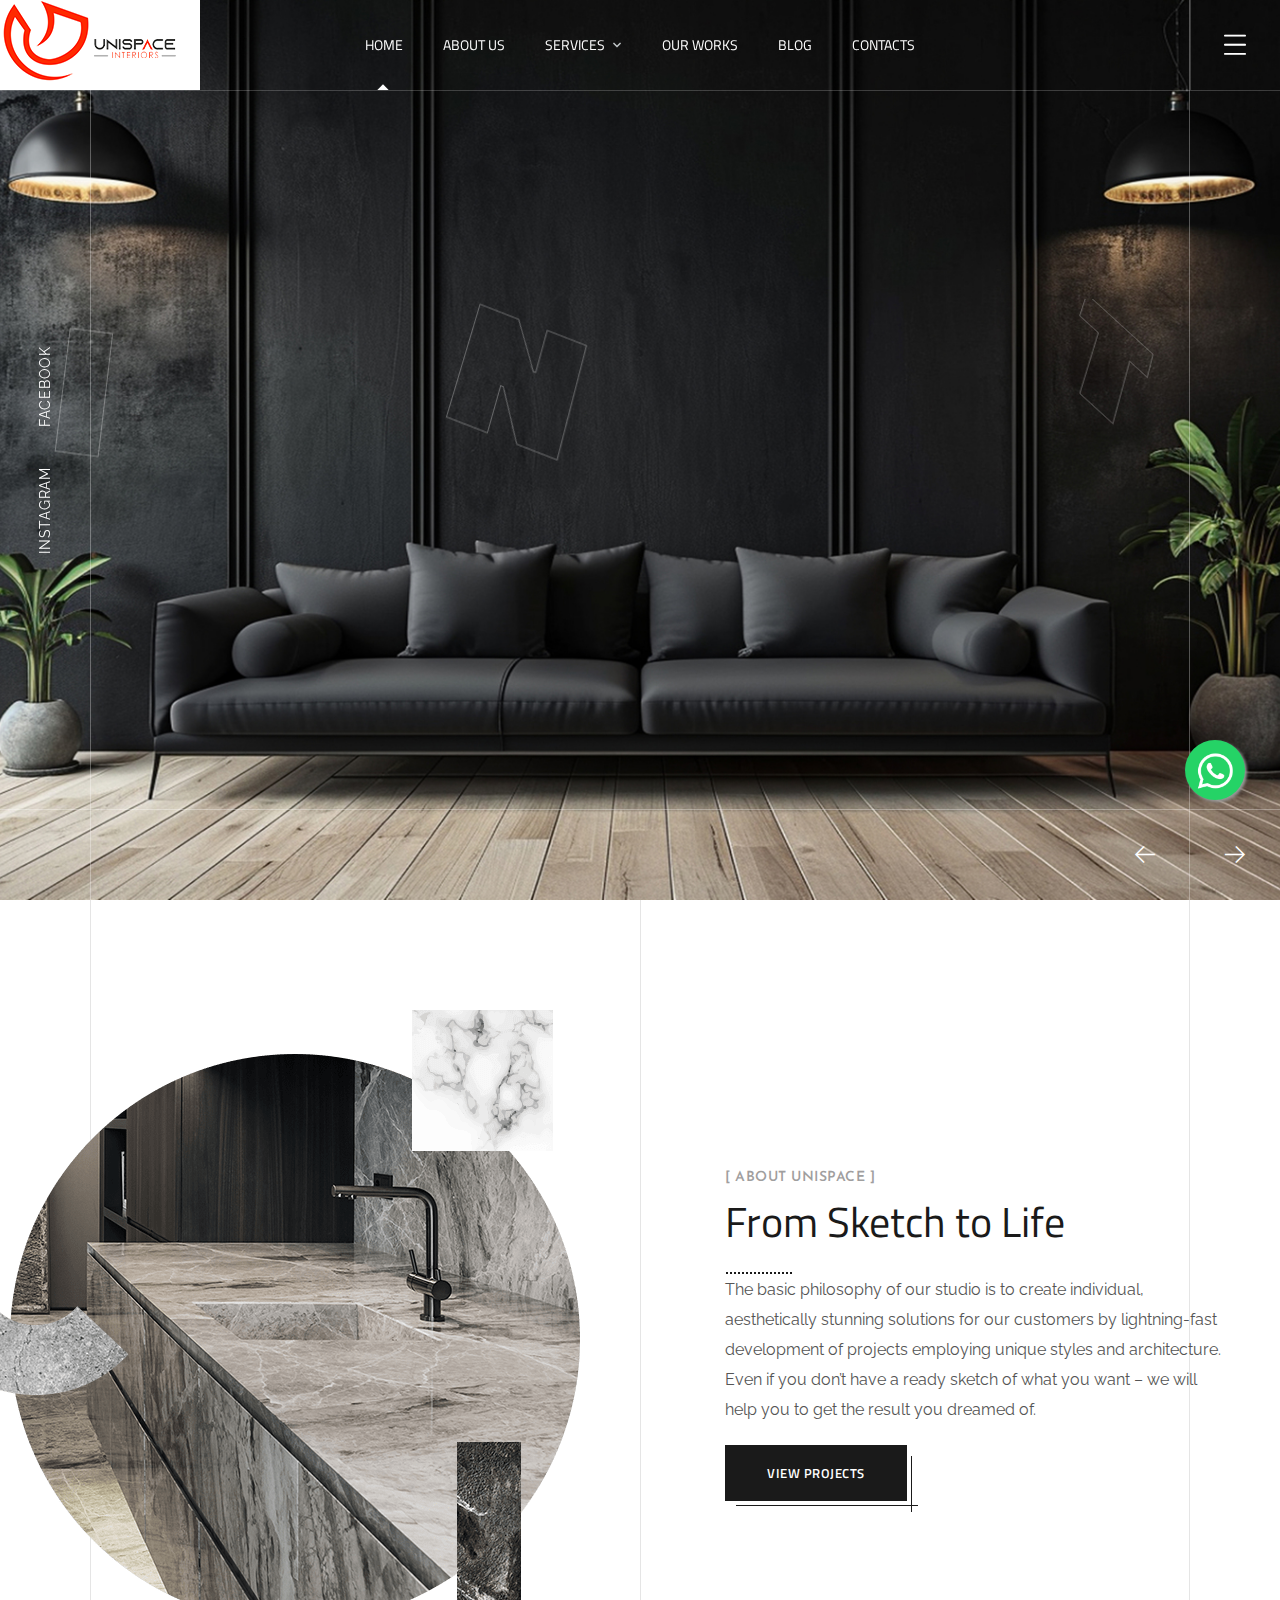
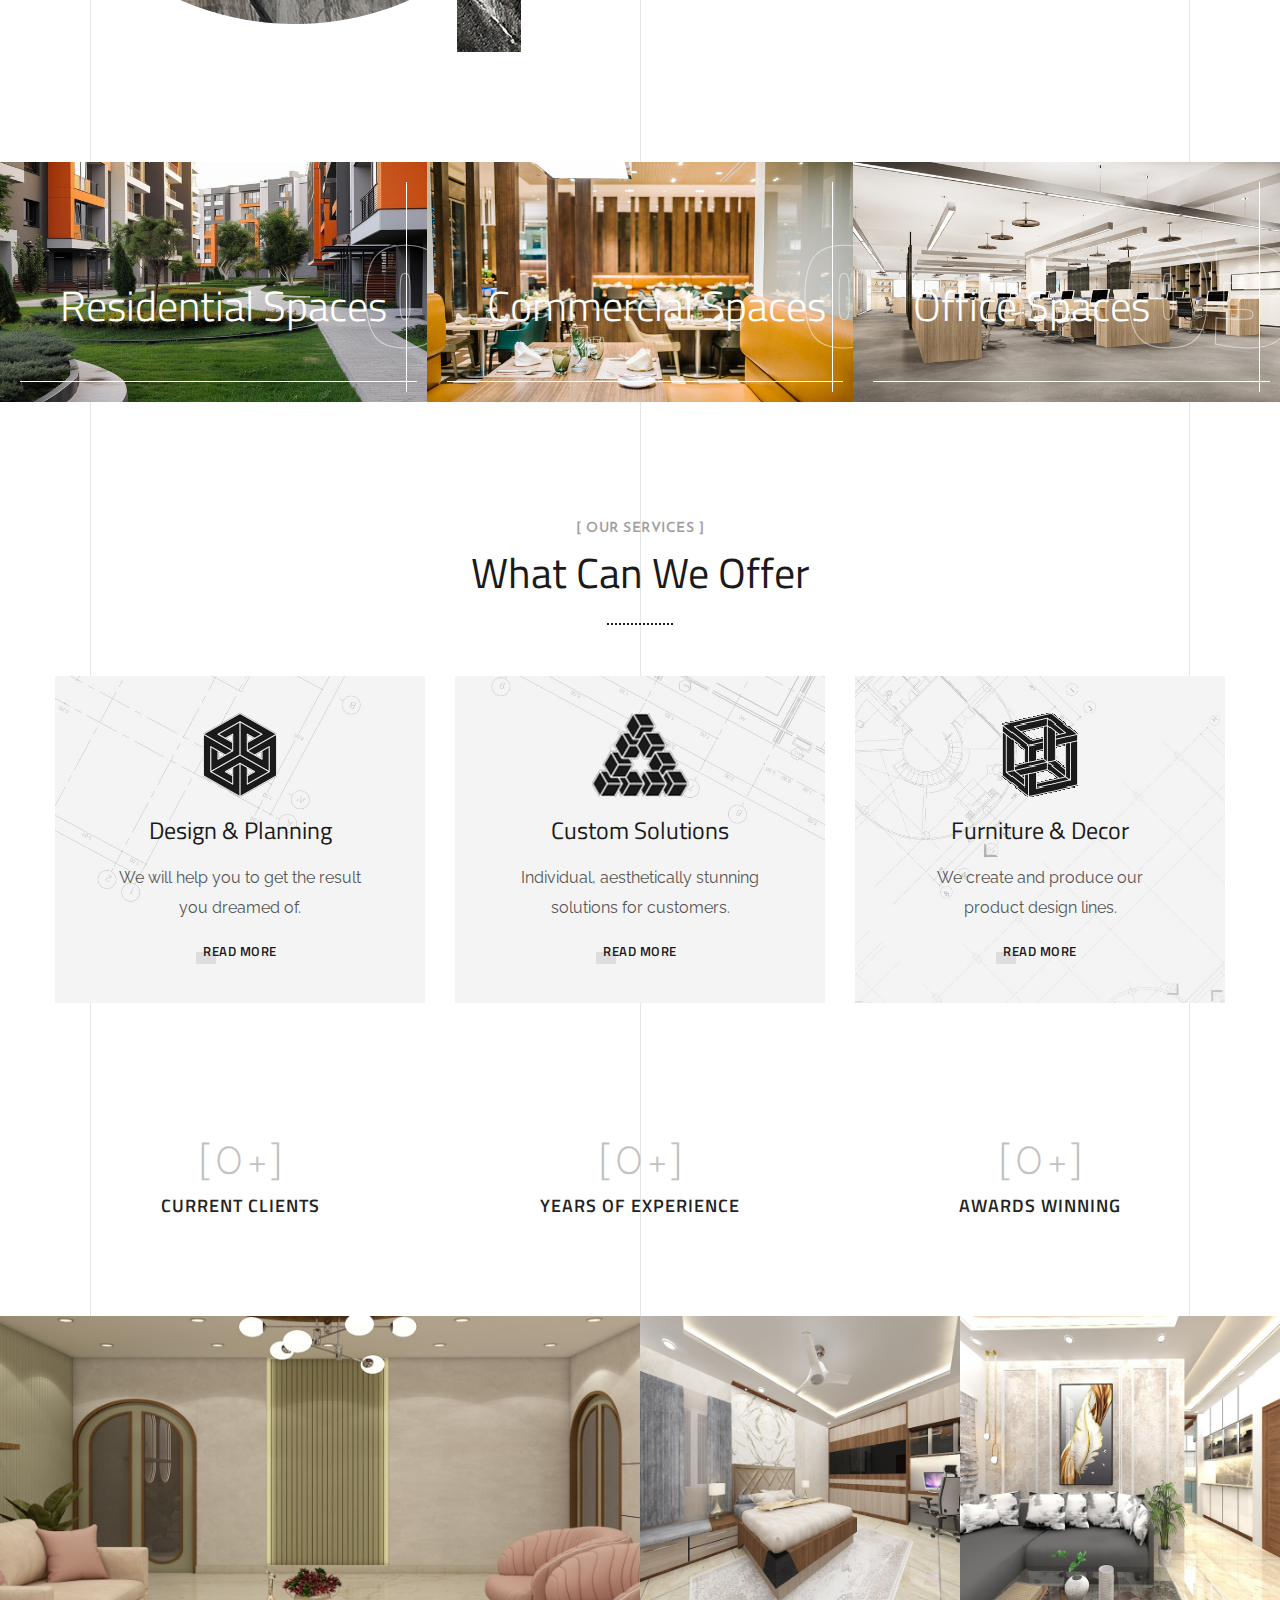
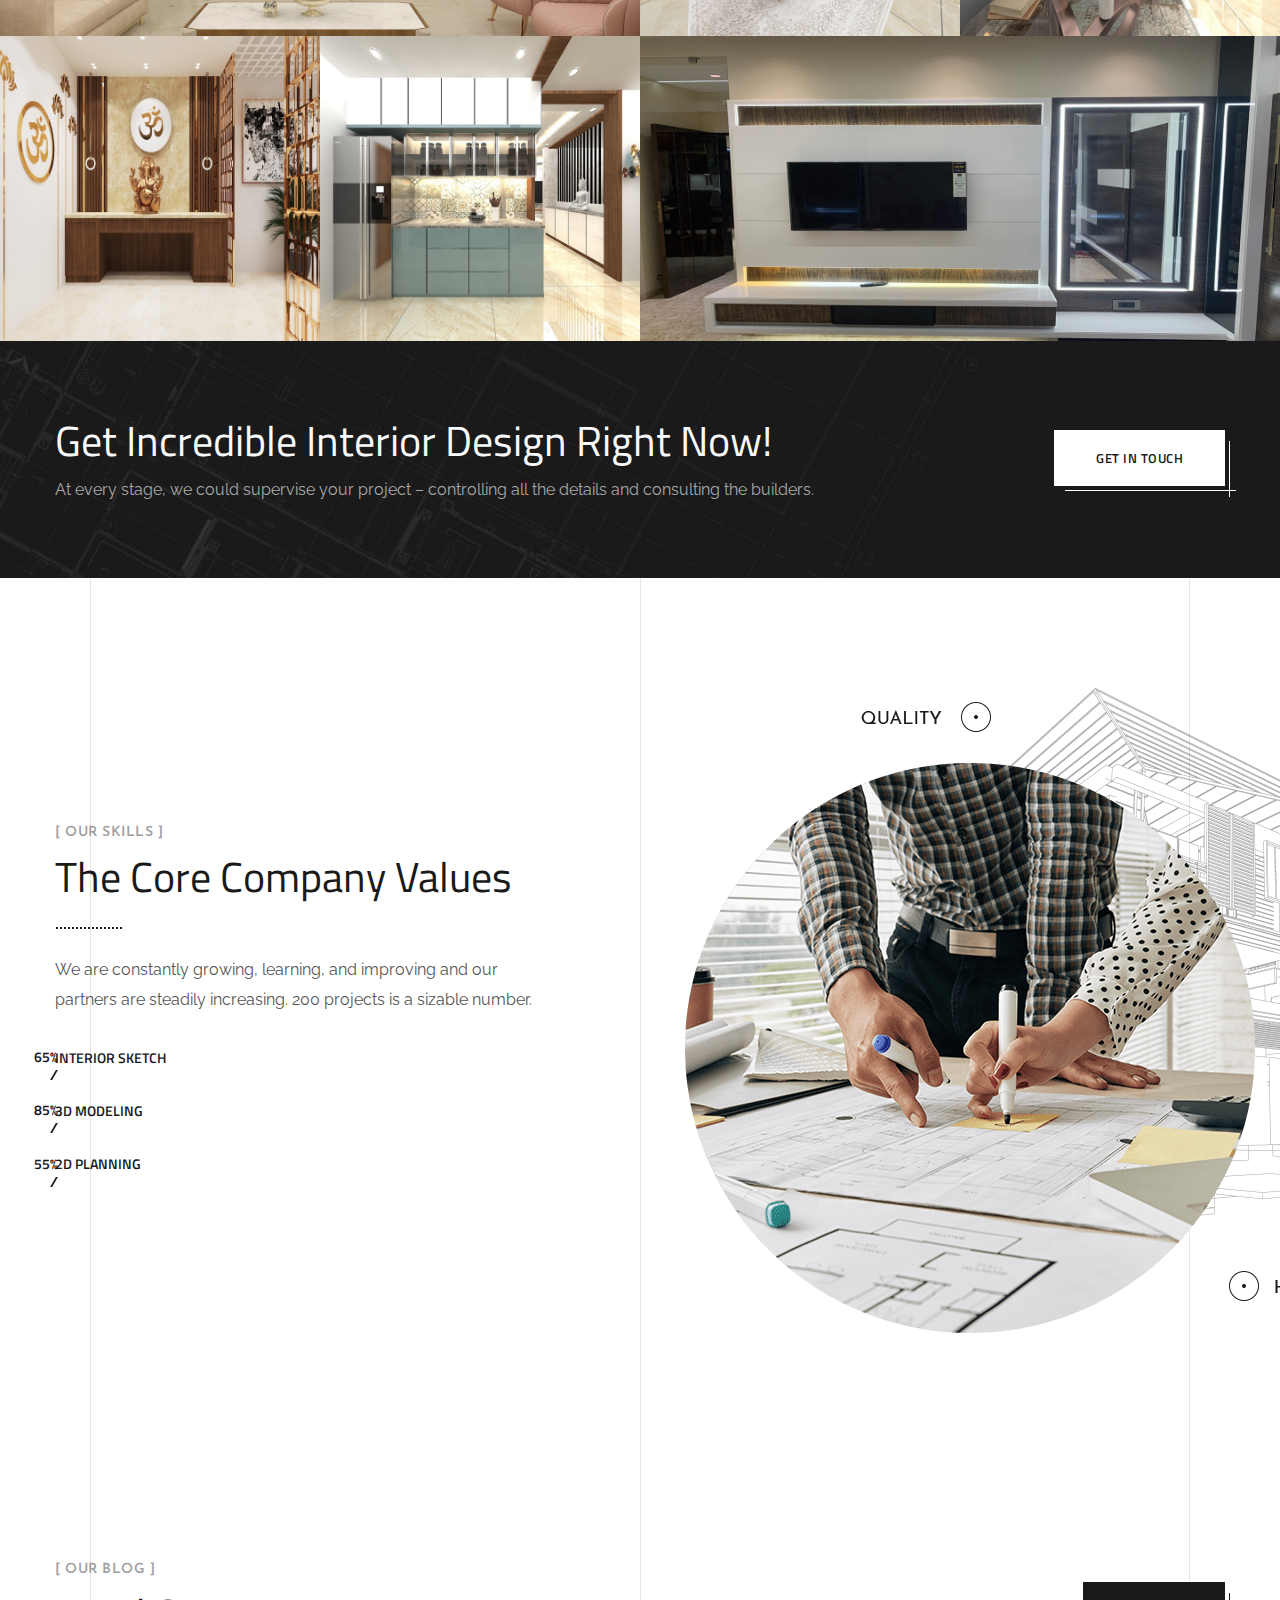
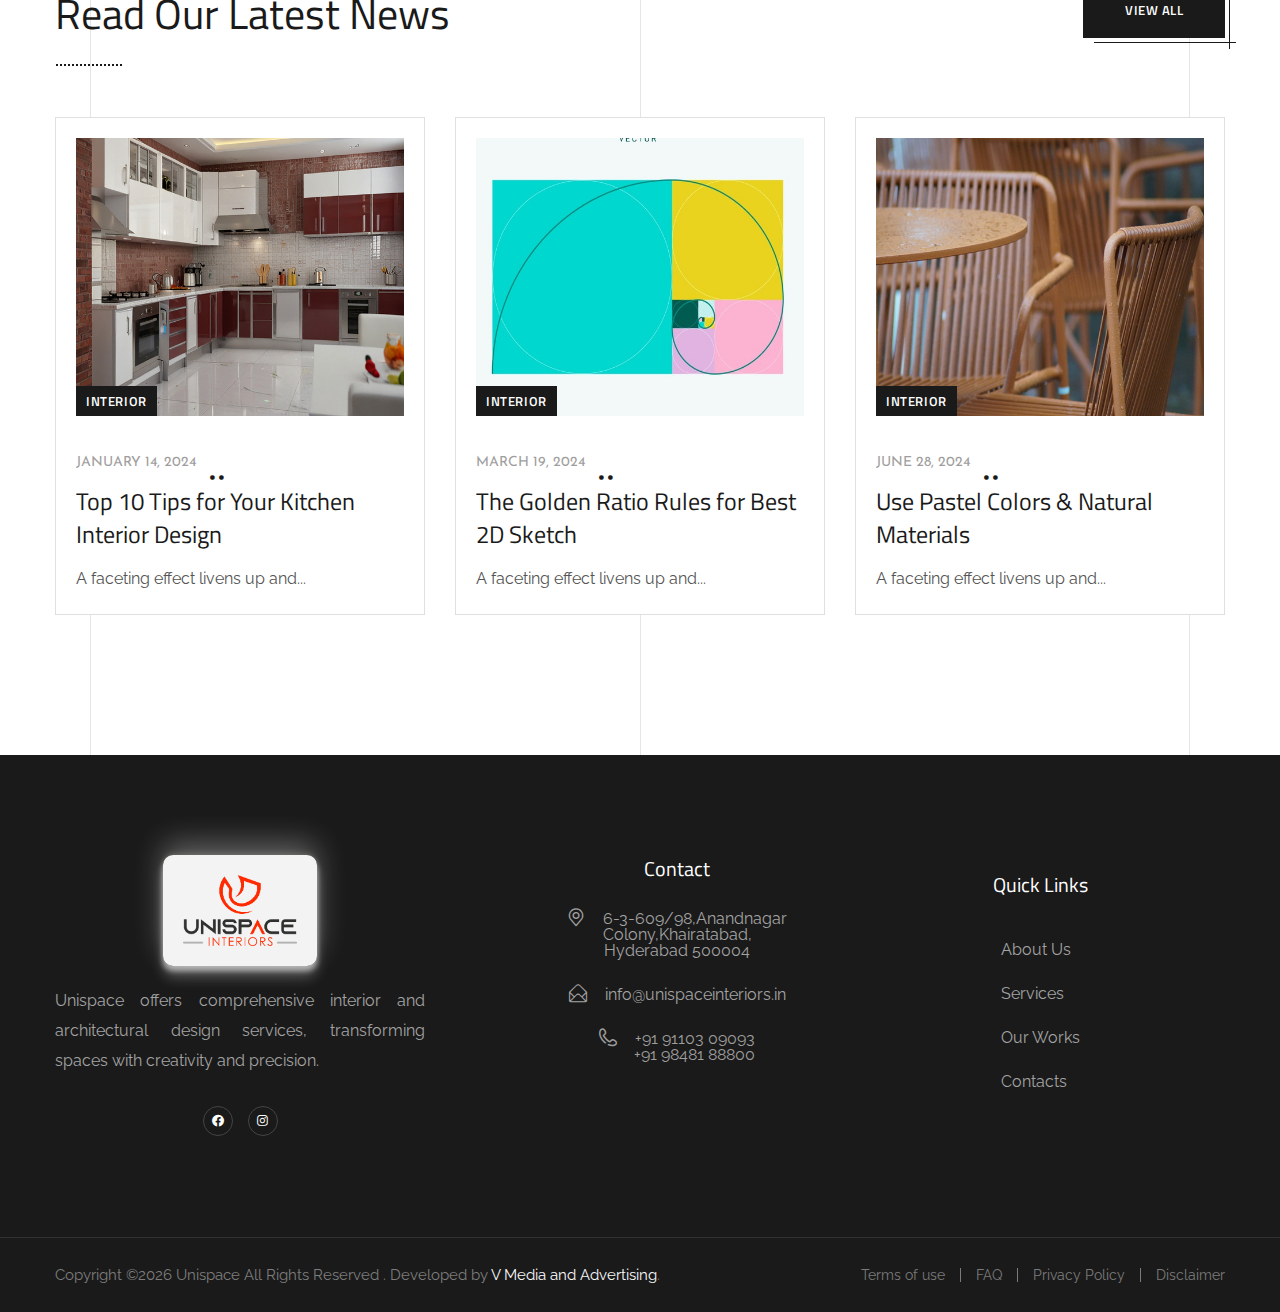
==== commit adc2141f: "Update index.html" ====
--- a/index.html
+++ b/index.html
@@ -1020,7 +1020,7 @@
                         <ul class="footer-list">
                             <li class="footer-list-item">
                                 <span class="list-item-icon"><i class="ot-flaticon-place"></i></span>
-                                <span class="list-item-text">6-3-609/98,Anandnagar Colony,Khairatabad,Hyderabad 500004</span>
+                                <span class="list-item-text">6-3-609/98,Anandnagar Colony,Khairatabad,<br>Hyderabad 500004</span>
                             </li>
                             <li class="footer-list-item">
                                 <span class="list-item-icon"><i class="ot-flaticon-mail"></i></span>
@@ -1177,4 +1177,4 @@
         })(jQuery);
     </script>  
 </body>
-</html>+</html>
